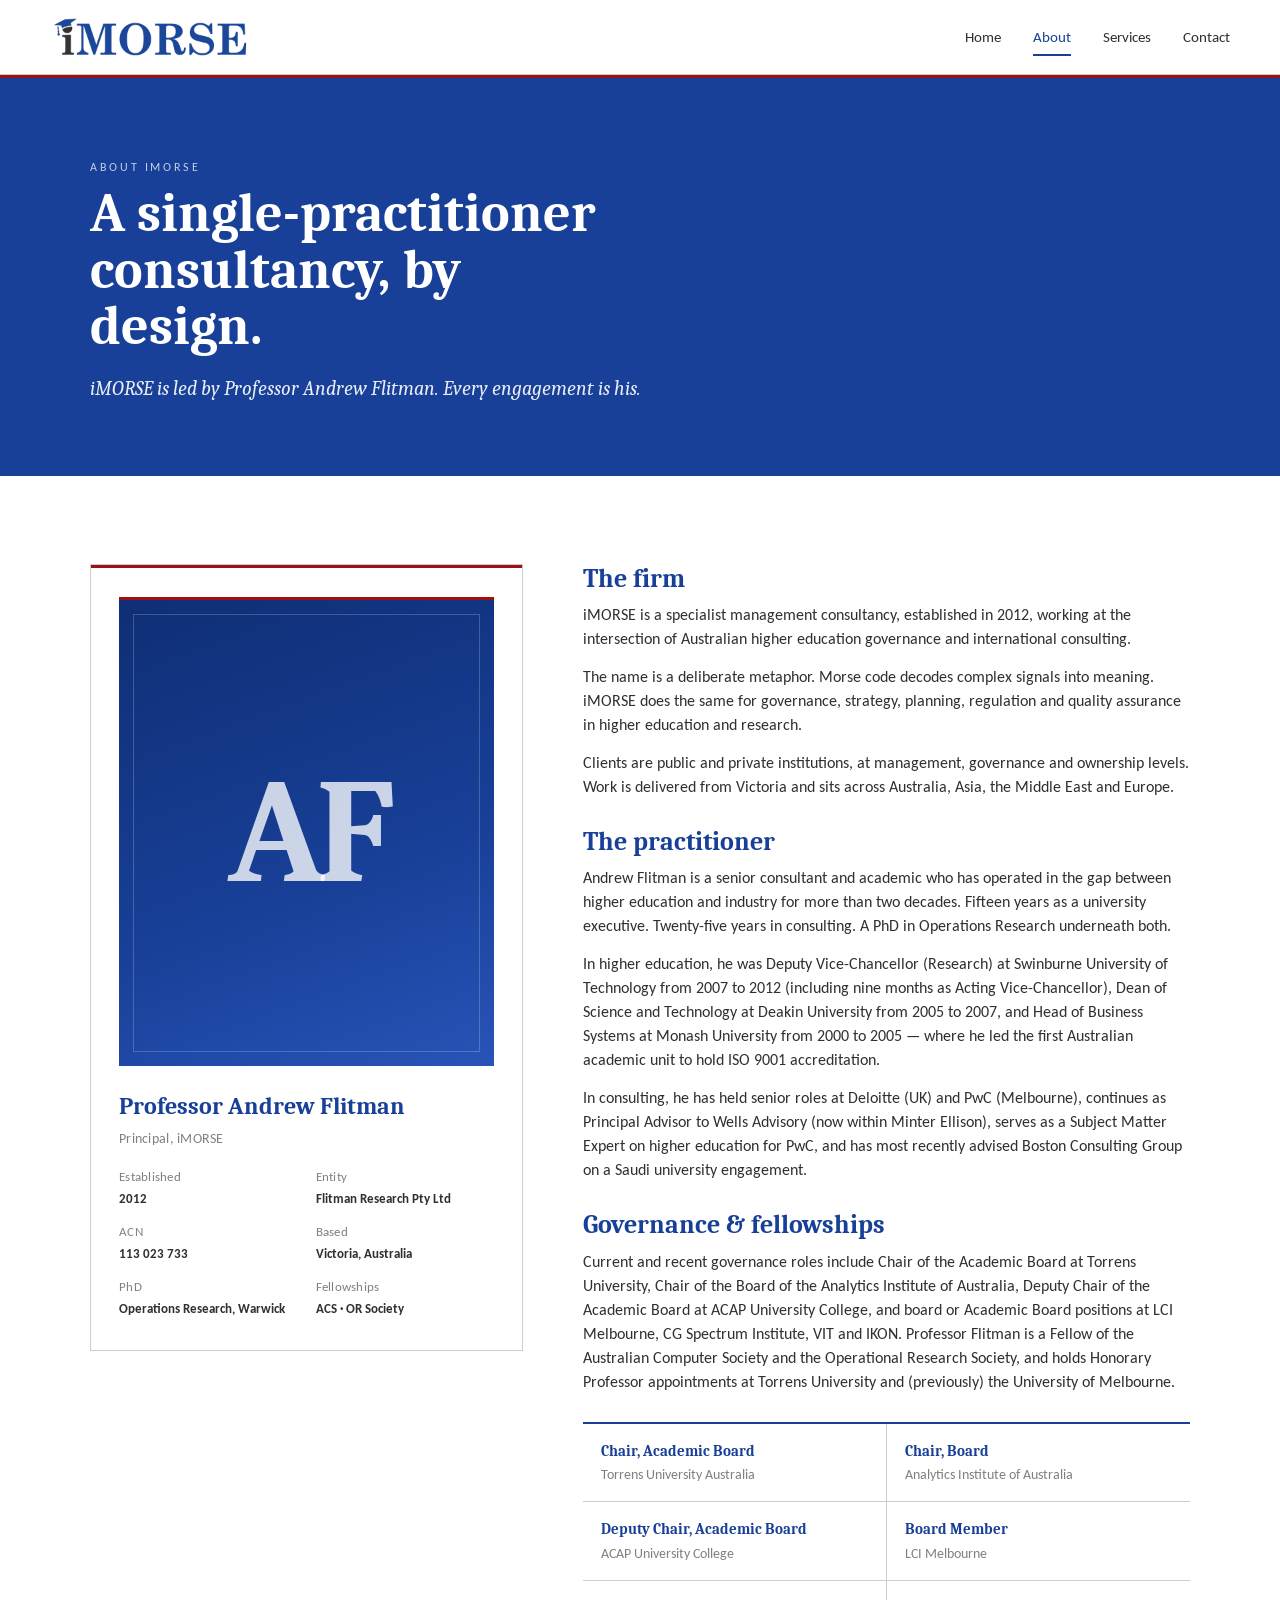
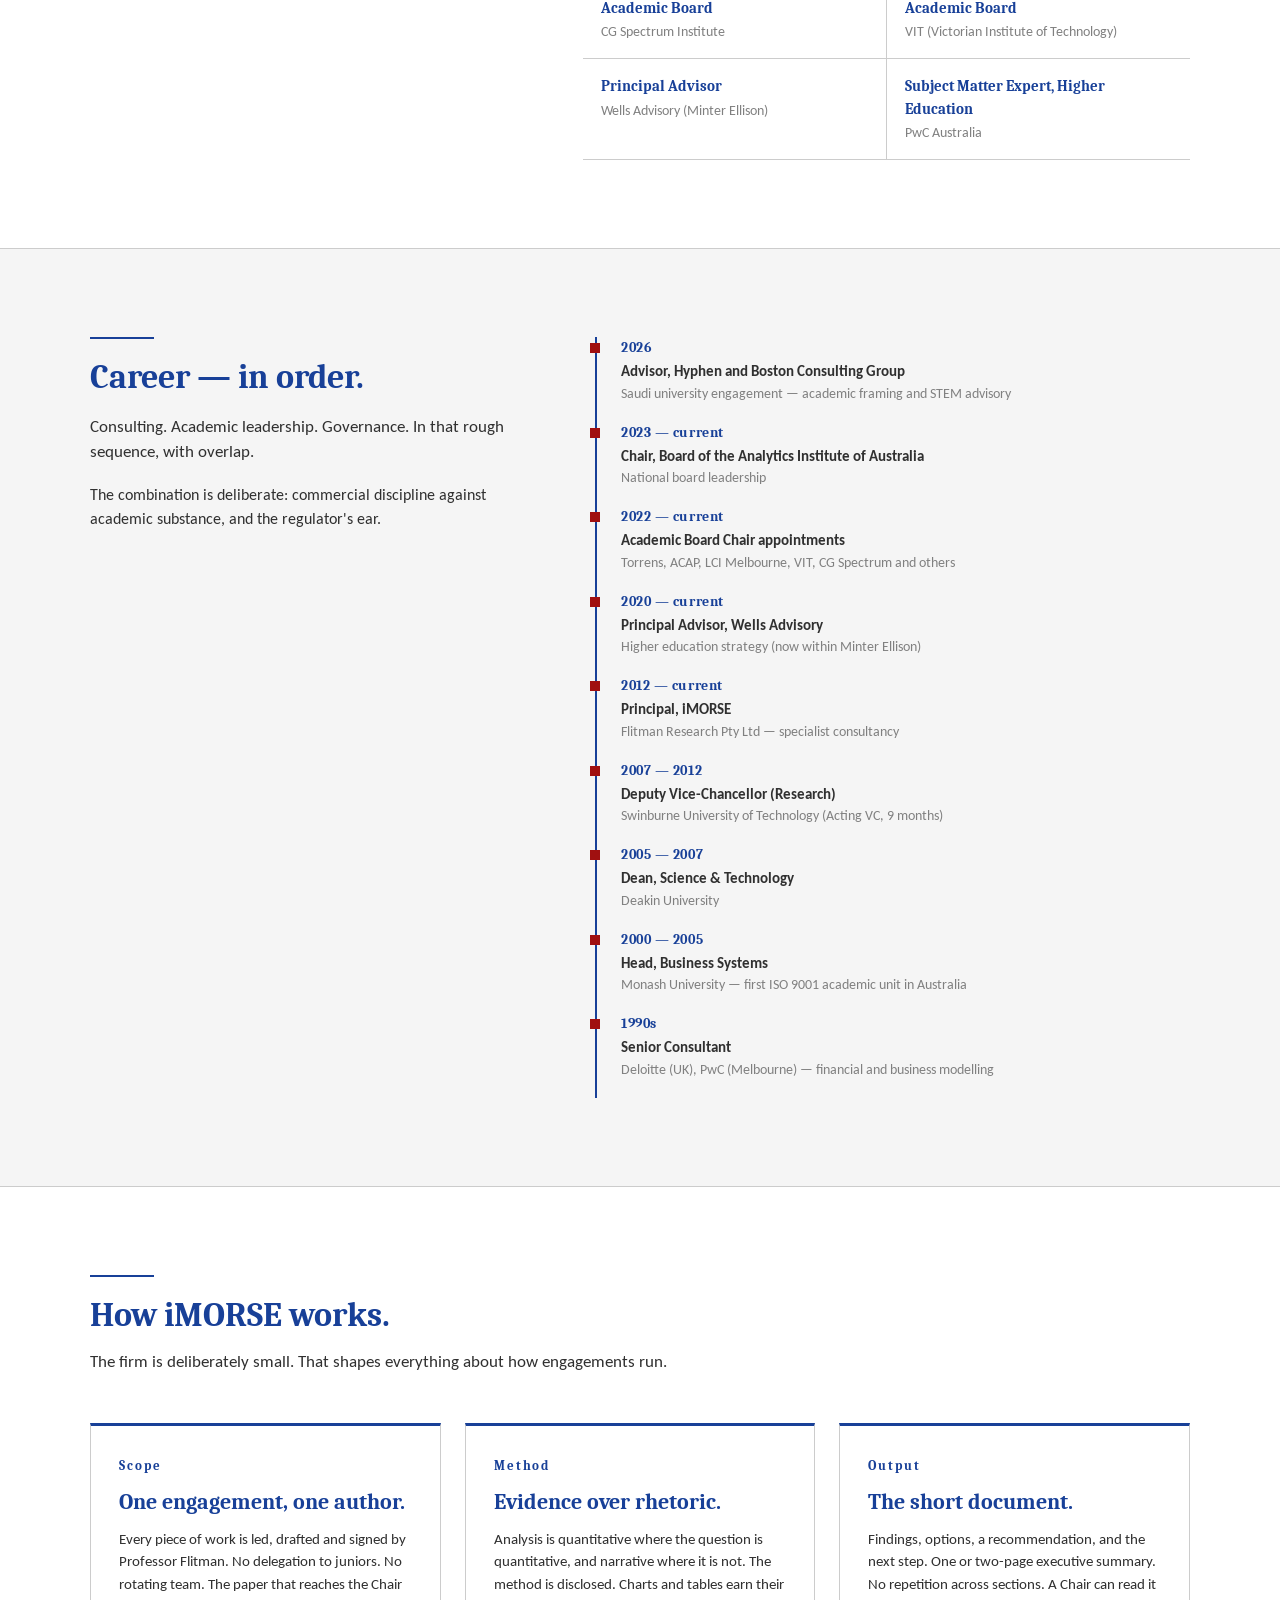
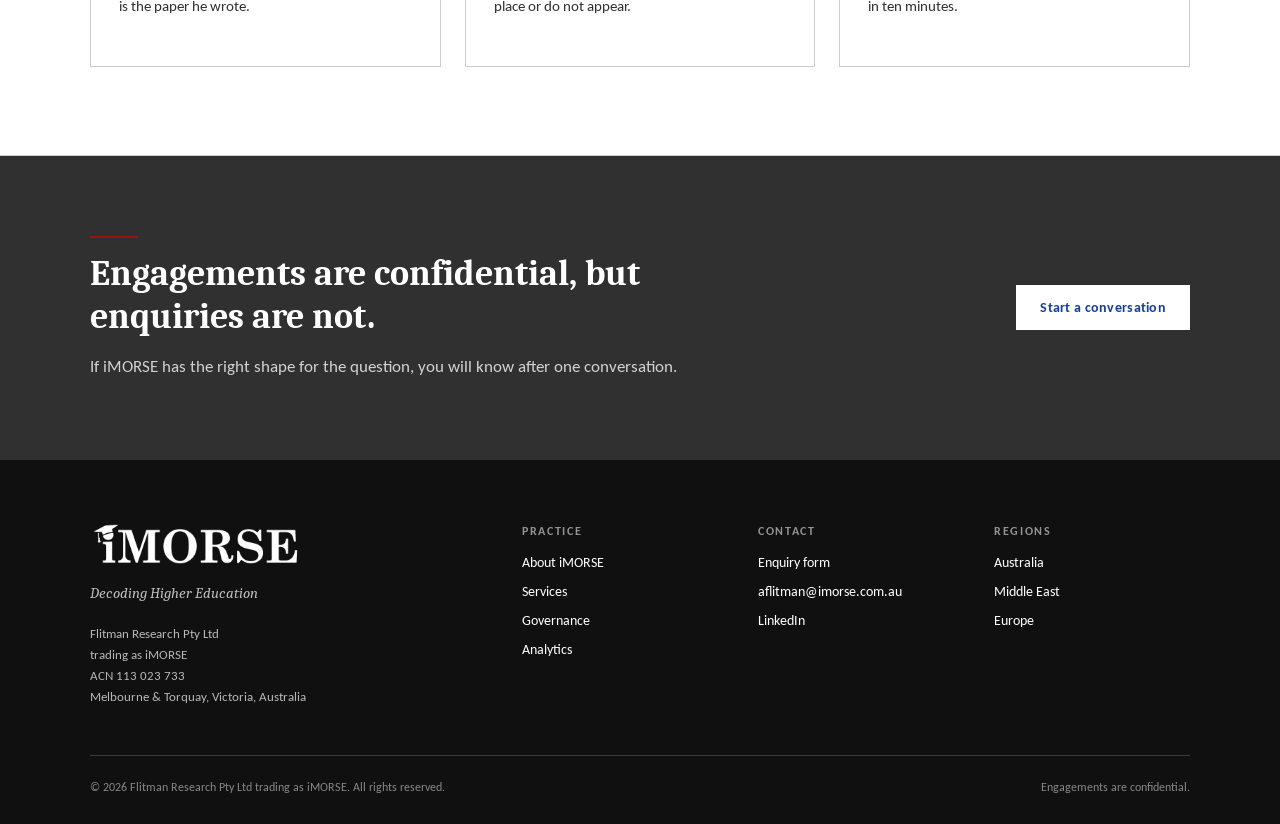
==== about.html @ a3becbac "Initial commit — iMORSE website" ====
<!DOCTYPE html>
<html lang="en-AU">
<head>
<meta charset="UTF-8">
<meta name="viewport" content="width=device-width, initial-scale=1">
<title>About — iMORSE</title>
<meta name="description" content="iMORSE is a Melbourne-based specialist consultancy led by Professor Andrew Flitman, former Deputy Vice-Chancellor (Research) at Swinburne and Chair of the Analytics Institute of Australia.">
<link rel="icon" href="assets/favicon.png">
<link href="https://fonts.googleapis.com/css2?family=Caladea:ital,wght@0,400;0,700;1,400;1,700&family=Carlito:ital,wght@0,400;0,700;1,400;1,700&display=swap" rel="stylesheet">
<link rel="stylesheet" href="styles.css">
</head>
<body>

<header class="site" data-screen-label="About — Header">
  <div class="wrap bar">
    <a href="index.html" class="brand" aria-label="iMORSE home"><img src="assets/logo-primary.png" alt="iMORSE"></a>
    <button class="mob-toggle" aria-label="Toggle navigation" aria-expanded="false" onclick="var n=document.getElementById('primary-nav');n.classList.toggle('open');this.setAttribute('aria-expanded',n.classList.contains('open'))">
      <svg viewBox="0 0 24 24" fill="none" stroke-width="1.5" stroke-linecap="square"><path d="M4 7h16M4 12h16M4 17h16"/></svg>
    </button>
    <nav id="primary-nav">
      <a href="index.html">Home</a>
      <a href="about.html" class="active">About</a>
      <a href="services.html">Services</a>
      <a href="contact.html">Contact</a>
    </nav>
  </div>
</header>

<section class="page-hero" data-screen-label="About — Page hero">
  <div class="wrap">
    <div class="kicker">About iMORSE</div>
    <h1>A single-practitioner consultancy, by design.</h1>
    <p class="lede">iMORSE is led by Professor Andrew Flitman. Every engagement is his.</p>
  </div>
</section>

<section class="section" data-screen-label="About — Firm">
  <div class="wrap">
    <div class="bio-grid">
      <aside class="bio-card" aria-label="Firm summary">
        <div class="portrait" aria-hidden="true"><span class="mono">AF</span></div>
        <div class="name">Professor Andrew Flitman</div>
        <div class="title">Principal, iMORSE</div>
        <dl>
          <div><dt>Established</dt><dd>2012</dd></div>
          <div><dt>Entity</dt><dd>Flitman Research Pty Ltd</dd></div>
          <div><dt>ACN</dt><dd>113 023 733</dd></div>
          <div><dt>Based</dt><dd>Victoria, Australia</dd></div>
          <div><dt>PhD</dt><dd>Operations Research, Warwick</dd></div>
          <div><dt>Fellowships</dt><dd>ACS · OR Society</dd></div>
        </dl>
      </aside>

      <div class="bio-body">
        <h2>The firm</h2>
        <p>iMORSE is a specialist management consultancy, established in 2012, working at the intersection of Australian higher education governance and international consulting.</p>
        <p>The name is a deliberate metaphor. Morse code decodes complex signals into meaning. iMORSE does the same for governance, strategy, planning, regulation and quality assurance in higher education and research.</p>
        <p>Clients are public and private institutions, at management, governance and ownership levels. Work is delivered from Victoria and sits across Australia, Asia, the Middle East and Europe.</p>

        <h2>The practitioner</h2>
        <p>Andrew Flitman is a senior consultant and academic who has operated in the gap between higher education and industry for more than two decades. Fifteen years as a university executive. Twenty-five years in consulting. A PhD in Operations Research underneath both.</p>
        <p>In higher education, he was Deputy Vice-Chancellor (Research) at Swinburne University of Technology from 2007 to 2012 (including nine months as Acting Vice-Chancellor), Dean of Science and Technology at Deakin University from 2005 to 2007, and Head of Business Systems at Monash University from 2000 to 2005 — where he led the first Australian academic unit to hold ISO 9001 accreditation.</p>
        <p>In consulting, he has held senior roles at Deloitte (UK) and PwC (Melbourne), continues as Principal Advisor to Wells Advisory (now within Minter Ellison), serves as a Subject Matter Expert on higher education for PwC, and has most recently advised Boston Consulting Group on a Saudi university engagement.</p>

        <h2 id="reach">Governance &amp; fellowships</h2>
        <p>Current and recent governance roles include Chair of the Academic Board at Torrens University, Chair of the Board of the Analytics Institute of Australia, Deputy Chair of the Academic Board at ACAP University College, and board or Academic Board positions at LCI Melbourne, CG Spectrum Institute, VIT and IKON. Professor Flitman is a Fellow of the Australian Computer Society and the Operational Research Society, and holds Honorary Professor appointments at Torrens University and (previously) the University of Melbourne.</p>
        <ul class="gov-list">
          <li><b>Chair, Academic Board</b><span>Torrens University Australia</span></li>
          <li><b>Chair, Board</b><span>Analytics Institute of Australia</span></li>
          <li><b>Deputy Chair, Academic Board</b><span>ACAP University College</span></li>
          <li><b>Board Member</b><span>LCI Melbourne</span></li>
          <li><b>Academic Board</b><span>CG Spectrum Institute</span></li>
          <li><b>Academic Board</b><span>VIT (Victorian Institute of Technology)</span></li>
          <li><b>Principal Advisor</b><span>Wells Advisory (Minter Ellison)</span></li>
          <li><b>Subject Matter Expert, Higher Education</b><span>PwC Australia</span></li>
        </ul>
      </div>
    </div>
  </div>
</section>

<section class="section section-alt" data-screen-label="About — Career">
  <div class="wrap">
    <div class="split">
      <div>
        <span class="rule-blue"></span>
        <h2>Career — in order.</h2>
        <p class="lead">Consulting. Academic leadership. Governance. In that rough sequence, with overlap.</p>
        <p>The combination is deliberate: commercial discipline against academic substance, and the regulator's ear.</p>
      </div>
      <ul class="timeline" aria-label="Career timeline">
        <li><span class="yr">2026</span><div class="role">Advisor, Hyphen and Boston Consulting Group</div><div class="org">Saudi university engagement — academic framing and STEM advisory</div></li>
        <li><span class="yr">2023 — current</span><div class="role">Chair, Board of the Analytics Institute of Australia</div><div class="org">National board leadership</div></li>
        <li><span class="yr">2022 — current</span><div class="role">Academic Board Chair appointments</div><div class="org">Torrens, ACAP, LCI Melbourne, VIT, CG Spectrum and others</div></li>
        <li><span class="yr">2020 — current</span><div class="role">Principal Advisor, Wells Advisory</div><div class="org">Higher education strategy (now within Minter Ellison)</div></li>
        <li><span class="yr">2012 — current</span><div class="role">Principal, iMORSE</div><div class="org">Flitman Research Pty Ltd — specialist consultancy</div></li>
        <li><span class="yr">2007 — 2012</span><div class="role">Deputy Vice-Chancellor (Research)</div><div class="org">Swinburne University of Technology (Acting VC, 9 months)</div></li>
        <li><span class="yr">2005 — 2007</span><div class="role">Dean, Science &amp; Technology</div><div class="org">Deakin University</div></li>
        <li><span class="yr">2000 — 2005</span><div class="role">Head, Business Systems</div><div class="org">Monash University — first ISO 9001 academic unit in Australia</div></li>
        <li><span class="yr">1990s</span><div class="role">Senior Consultant</div><div class="org">Deloitte (UK), PwC (Melbourne) — financial and business modelling</div></li>
      </ul>
    </div>
  </div>
</section>

<section class="section" data-screen-label="About — Approach">
  <div class="wrap">
    <div class="section-head">
      <span class="rule-blue"></span>
      <h2>How iMORSE works.</h2>
      <p>The firm is deliberately small. That shapes everything about how engagements run.</p>
    </div>
    <div class="pillars">
      <article class="pillar">
        <span class="n">Scope</span>
        <h3>One engagement, one author.</h3>
        <p>Every piece of work is led, drafted and signed by Professor Flitman. No delegation to juniors. No rotating team. The paper that reaches the Chair is the paper he wrote.</p>
      </article>
      <article class="pillar">
        <span class="n">Method</span>
        <h3>Evidence over rhetoric.</h3>
        <p>Analysis is quantitative where the question is quantitative, and narrative where it is not. The method is disclosed. Charts and tables earn their place or do not appear.</p>
      </article>
      <article class="pillar">
        <span class="n">Output</span>
        <h3>The short document.</h3>
        <p>Findings, options, a recommendation, and the next step. One or two-page executive summary. No repetition across sections. A Chair can read it in ten minutes.</p>
      </article>
    </div>
  </div>
</section>

<section class="cta-band" data-screen-label="About — Closing CTA">
  <div class="wrap">
    <div class="grid">
      <div>
        <span class="rule-red"></span>
        <h2>Engagements are confidential, but enquiries are not.</h2>
        <p>If iMORSE has the right shape for the question, you will know after one conversation.</p>
      </div>
      <div class="cta-right">
        <a class="btn btn-primary-on-blue" href="contact.html">Start a conversation</a>
      </div>
    </div>
  </div>
</section>

<footer class="site" data-screen-label="About — Footer">
  <div class="wrap">
    <div class="grid">
      <div>
        <img class="logo" src="assets/logo-primary.png" alt="iMORSE">
        <div class="tag">Decoding Higher Education</div>
        <address>
          Flitman Research Pty Ltd<br>
          trading as iMORSE<br>
          ACN 113 023 733<br>
          Melbourne &amp; Torquay, Victoria, Australia
        </address>
      </div>
      <div>
        <h4>Practice</h4>
        <a href="about.html">About iMORSE</a>
        <a href="services.html">Services</a>
        <a href="services.html#governance">Governance</a>
        <a href="services.html#analytics">Analytics</a>
      </div>
      <div>
        <h4>Contact</h4>
        <a href="contact.html">Enquiry form</a>
        <a href="mailto:aflitman@imorse.com.au">aflitman@imorse.com.au</a>
        <a href="https://www.linkedin.com/" rel="noopener">LinkedIn</a>
      </div>
      <div>
        <h4>Regions</h4>
        <a href="about.html#reach">Australia</a>
        <a href="about.html#reach">Middle East</a>
        <a href="about.html#reach">Europe</a>
      </div>
    </div>
    <div class="legal">
      <span>© 2026 Flitman Research Pty Ltd trading as iMORSE. All rights reserved.</span>
      <span>Engagements are confidential.</span>
    </div>
  </div>
</footer>

</body>
</html>
---- styles.css ----
/* iMORSE website — shared styles
 * Brand rules: three colours (iMORSE Blue #184098, iMORSE Red #A01010, Charcoal #303030).
 * Serif (Caladea) for headings, tagline and pullquotes.
 * Sans (Carlito) for body, nav, buttons, forms.
 * Left-aligned, never justified. Square or 2px corners. No shadows on content,
 * no gradients except a single-hue lightness shift on the hero panel.
 */

:root{
  --blue:#184098;
  --blue-dark:#0F2E75;
  --blue-bright:#2854B8;
  --red:#A01010;
  --red-dark:#7A0B0B;
  --charcoal:#303030;
  --near-white:#FAFAFA;
  --grey-50:#F5F5F5;
  --grey-200:#E0E0E0;
  --grey-300:#CCCCCC;
  --grey-500:#808080;
  --blue-tint-15:#D5E0F0;
  --blue-tint-08:#E8ECF4;

  --font-serif:'Caladea','Cambria','Liberation Serif',Georgia,serif;
  --font-sans:'Carlito','Calibri','Liberation Sans','Segoe UI',Arial,sans-serif;
}

*{box-sizing:border-box}
html,body{margin:0;padding:0}
body{
  font-family:var(--font-sans);
  color:var(--charcoal);
  background:#fff;
  line-height:1.5;
  font-size:16px;
  -webkit-font-smoothing:antialiased;
}
img{max-width:100%;display:block}
a{color:var(--blue);text-decoration:none}
a:hover{text-decoration:underline}
a:focus-visible,button:focus-visible,input:focus-visible,textarea:focus-visible,select:focus-visible{
  outline:2px solid var(--blue);
  outline-offset:2px;
}

h1,h2,h3,h4{font-family:var(--font-serif);font-weight:700;color:var(--blue);line-height:1.2;margin:0}
h3{color:var(--red)}
p{margin:0 0 14px;text-wrap:pretty}

.wrap{max-width:1180px;margin:0 auto;padding:0 40px}
.wrap-narrow{max-width:880px;margin:0 auto;padding:0 40px}

/* ============ Header ============ */
header.site{
  border-bottom:1px solid var(--grey-300);
  background:#fff;
  position:sticky;
  top:0;
  z-index:10;
}
header.site .bar{
  display:flex;align-items:center;justify-content:space-between;
  padding:18px 0;
}
header.site a.brand{display:inline-flex;align-items:center}
header.site a.brand img{height:38px}
header.site nav{display:flex;gap:32px;align-items:center;font-size:15px}
header.site nav a{color:var(--charcoal);position:relative;padding:6px 0}
header.site nav a:hover{color:var(--blue);text-decoration:none}
header.site nav a.active{color:var(--blue)}
header.site nav a.active::after{
  content:"";position:absolute;left:0;right:0;bottom:-2px;height:2px;background:var(--blue);
}
header.site .mob-toggle{display:none;background:none;border:0;cursor:pointer;padding:8px}
header.site .mob-toggle svg{width:24px;height:24px;stroke:var(--charcoal)}

/* ============ Buttons ============ */
.btn{
  display:inline-block;
  padding:12px 24px;
  font-family:var(--font-sans);
  font-size:14px;
  font-weight:700;
  letter-spacing:.02em;
  border:0;
  cursor:pointer;
  transition:background .12s,color .12s;
  text-align:center;
  border-radius:0;
}
.btn-primary{background:var(--blue);color:#fff}
.btn-primary:hover{background:var(--blue-dark);text-decoration:none;color:#fff}
.btn-primary-on-blue{background:#fff;color:var(--blue)}
.btn-primary-on-blue:hover{background:var(--blue-tint-08);text-decoration:none;color:var(--blue)}
.btn-secondary{background:transparent;color:#fff;border:1.5px solid rgba(255,255,255,.7)}
.btn-secondary:hover{background:rgba(255,255,255,.08);text-decoration:none;color:#fff}
.btn-ghost{background:transparent;color:var(--blue);border:1.5px solid var(--blue)}
.btn-ghost:hover{background:var(--blue);color:#fff;text-decoration:none}

/* ============ Rules & dividers ============ */
.rule-blue{display:block;width:64px;height:2px;background:var(--blue);border:0;margin:0 0 18px}
.rule-red{display:block;width:48px;height:2px;background:var(--red);border:0;margin:0 0 14px}

/* ============ Kicker ============ */
.kicker{
  font-family:var(--font-sans);
  font-size:12px;
  letter-spacing:.22em;
  text-transform:uppercase;
  color:var(--grey-500);
  margin:0 0 10px;
}
.kicker-on-blue{color:rgba(255,255,255,.75)}

/* ============ Hero (landing) ============ */
.hero{
  background:
    linear-gradient(135deg, var(--blue-dark) 0%, var(--blue) 55%, var(--blue-bright) 100%);
  color:#fff;
  position:relative;
  overflow:hidden;
}
.hero::before{content:"";position:absolute;top:0;left:0;right:0;height:3px;background:var(--red)}
.hero-grid{
  display:grid;grid-template-columns:7fr 5fr;gap:60px;align-items:center;
  padding:110px 0 120px;
}
.hero .kicker{font-family:var(--font-serif);font-style:italic;font-size:14px;letter-spacing:.18em;color:rgba(255,255,255,.78);text-transform:uppercase}
.hero h1{
  font-family:var(--font-serif);font-weight:700;
  font-size:64px;line-height:1.05;margin:0 0 26px;color:#fff;
}
.hero h1 em{font-style:italic;color:#fff}
.hero .lede{
  font-family:var(--font-serif);font-style:italic;
  font-size:22px;line-height:1.45;
  color:rgba(255,255,255,.92);margin:0 0 36px;max-width:560px;
}
.hero .cta{display:flex;gap:14px;flex-wrap:wrap}
.hero-aside{
  border-left:2px solid var(--red);
  padding:4px 0 4px 28px;
  color:rgba(255,255,255,.92);
}
.hero-aside .tag-italic{
  font-family:var(--font-serif);font-style:italic;font-size:17px;
  color:rgba(255,255,255,.8);margin-bottom:18px;
}
.hero-aside ul{list-style:none;margin:0;padding:0}
.hero-aside li{
  font-size:15px;
  padding:10px 0;
  border-bottom:1px solid rgba(255,255,255,.12);
  display:flex;gap:14px;align-items:baseline;
}
.hero-aside li:last-child{border-bottom:0}
.hero-aside li b{
  font-family:var(--font-serif);font-weight:700;color:#fff;
  font-size:15px;min-width:110px;
}
.hero-aside li span{color:rgba(255,255,255,.78)}

/* ============ Sections ============ */
.section{padding:88px 0;border-bottom:1px solid var(--grey-300)}
.section-alt{background:var(--grey-50)}
.section-head{max-width:720px;margin:0 0 48px}
.section-head h2{font-size:34px;margin:0 0 14px}
.section-head p{font-size:17px;color:var(--charcoal);margin:0}
.section h2{font-size:34px}

/* ============ Practice pillars (landing) ============ */
.pillars{display:grid;grid-template-columns:repeat(3,1fr);gap:24px}
.pillar{
  background:#fff;
  border:1px solid var(--grey-300);
  border-top:3px solid var(--blue);
  padding:30px 28px;
  display:flex;flex-direction:column;
  transition:border-top-color .15s;
}
.pillar:hover{border-top-color:var(--red)}
.pillar .n{
  font-family:var(--font-serif);font-weight:700;color:var(--blue);
  font-size:13px;letter-spacing:.15em;margin-bottom:14px;
}
.pillar h3{font-size:22px;margin:0 0 12px;color:var(--blue)}
.pillar p{font-size:15px;margin:0 0 18px;flex:1}
.pillar a.arrow{
  font-size:13px;font-weight:700;color:var(--red);letter-spacing:.04em;
}
.pillar a.arrow:hover{text-decoration:underline}

/* ============ Split feature (Why iMORSE) ============ */
.split{display:grid;grid-template-columns:5fr 7fr;gap:80px;align-items:flex-start}
.split h2{font-size:34px;margin:0 0 16px}
.split .lead{font-size:17px;margin-bottom:18px}
.bullets{margin:0;padding:0;list-style:none}
.bullets li{
  padding:16px 0 16px 0;
  border-bottom:1px solid var(--grey-300);
  display:grid;grid-template-columns:28px 1fr;gap:14px;align-items:baseline;
}
.bullets li:first-child{border-top:2px solid var(--blue);padding-top:18px}
.bullets li:last-child{border-bottom:0}
.bullets li b{
  font-family:var(--font-serif);font-weight:700;color:var(--blue);
  font-size:14px;
}
.bullets li span{font-size:15px;color:var(--charcoal)}
.bullets li span strong{color:var(--charcoal)}

/* ============ Stat panel ============ */
.stats{
  background:var(--blue);color:#fff;
  display:grid;grid-template-columns:repeat(4,1fr);
  border-top:3px solid var(--red);
}
.stat{padding:48px 36px;border-right:1px solid rgba(255,255,255,.15)}
.stat:last-child{border-right:0}
.stat .v{
  font-family:var(--font-serif);font-weight:700;
  font-size:48px;line-height:1;color:#fff;margin-bottom:10px;
}
.stat .l{
  font-family:var(--font-sans);font-size:13px;letter-spacing:.06em;
  color:rgba(255,255,255,.82);
}

/* ============ Pullquote ============ */
.quote{
  padding:90px 0;background:#fff;
  border-bottom:1px solid var(--grey-300);
}
.quote blockquote{
  font-family:var(--font-serif);font-style:italic;
  font-size:30px;line-height:1.35;color:var(--charcoal);
  max-width:860px;margin:0 auto;text-align:center;
}
.quote blockquote::before{
  content:"";display:block;width:48px;height:2px;background:var(--red);
  margin:0 auto 28px;
}
.quote cite{
  display:block;margin-top:26px;
  font-family:var(--font-sans);font-style:normal;font-size:13px;
  color:var(--grey-500);letter-spacing:.1em;text-transform:uppercase;text-align:center;
}

/* ============ Closing CTA ============ */
.cta-band{
  background:var(--charcoal);color:#fff;padding:80px 0;
}
.cta-band .grid{display:grid;grid-template-columns:7fr 5fr;gap:60px;align-items:center}
.cta-band h2{color:#fff;font-size:36px;margin:0 0 16px}
.cta-band p{font-size:17px;color:rgba(255,255,255,.78);margin:0}
.cta-band .cta-right{display:flex;justify-content:flex-end}

/* ============ Footer ============ */
footer.site{background:#101010;color:#fff;padding:64px 0 28px}
footer.site .grid{display:grid;grid-template-columns:2fr 1fr 1fr 1fr;gap:40px}
footer.site img.logo{height:40px;margin-bottom:18px;filter:brightness(0) invert(1)}
footer.site .tag{
  font-family:var(--font-serif);font-style:italic;font-size:15px;
  color:rgba(255,255,255,.72);margin-bottom:20px;
}
footer.site address{
  font-style:normal;font-size:13px;line-height:1.6;color:rgba(255,255,255,.7);
  max-width:34ch;
}
footer.site h4{
  font-family:var(--font-sans);font-size:12px;letter-spacing:.14em;
  text-transform:uppercase;color:rgba(255,255,255,.55);margin:0 0 14px;font-weight:700;
}
footer.site a{color:#fff;display:block;margin-bottom:8px;font-size:14px}
footer.site a:hover{text-decoration:underline;color:#fff}
footer.site .legal{
  border-top:1px solid rgba(255,255,255,.18);padding-top:22px;margin-top:48px;
  font-size:12px;color:rgba(255,255,255,.5);
  display:flex;justify-content:space-between;flex-wrap:wrap;gap:12px;
}

/* ============ Page hero (inner pages) ============ */
.page-hero{
  background:var(--blue);color:#fff;
  position:relative;padding:80px 0 72px;
  border-top:3px solid var(--red);
}
.page-hero .kicker{color:rgba(255,255,255,.75)}
.page-hero h1{
  font-family:var(--font-serif);color:#fff;
  font-size:54px;line-height:1.05;margin:0 0 18px;max-width:18ch;
}
.page-hero p.lede{
  font-family:var(--font-serif);font-style:italic;
  font-size:20px;max-width:640px;color:rgba(255,255,255,.9);margin:0;
}

/* ============ About page ============ */
.bio-grid{display:grid;grid-template-columns:5fr 7fr;gap:60px;align-items:flex-start}
.bio-card{
  background:#fff;border:1px solid var(--grey-300);
  padding:32px 28px;position:relative;
}
.bio-card::before{content:"";position:absolute;top:0;left:0;right:0;height:3px;background:var(--red)}
.bio-card .name{font-family:var(--font-serif);font-weight:700;color:var(--blue);font-size:24px;margin:0 0 4px}
.bio-card .title{font-family:var(--font-sans);font-size:14px;color:var(--grey-500);margin-bottom:18px;letter-spacing:.02em}
.bio-card .portrait{
  width:100%;aspect-ratio:4/5;background:var(--blue);
  display:flex;align-items:center;justify-content:center;margin-bottom:22px;
  color:rgba(255,255,255,.2);font-family:var(--font-serif);font-size:120px;
  background:
    linear-gradient(160deg, var(--blue-dark) 0%, var(--blue) 60%, var(--blue-bright) 100%);
  letter-spacing:-.04em;
  position:relative;
  border-top:3px solid var(--red);
}
.bio-card .portrait::after{
  content:"";position:absolute;inset:14px;border:1px solid rgba(255,255,255,.2);
}
.bio-card .portrait .mono{
  font-family:var(--font-serif);font-weight:700;color:rgba(255,255,255,.78);
  font-size:148px;line-height:1;letter-spacing:-.06em;
}
.bio-card dl{display:grid;grid-template-columns:1fr 1fr;gap:14px 18px;margin:0;font-size:13px}
.bio-card dt{color:var(--grey-500);margin-bottom:2px;letter-spacing:.02em}
.bio-card dd{margin:0;color:var(--charcoal);font-weight:700}
.bio-body h2{font-size:26px;margin:0 0 8px;color:var(--blue)}
.bio-body h2:not(:first-child){margin-top:28px}
.bio-body p{font-size:16px}
.bio-body p + p{margin-top:0}

/* Career timeline */
.timeline{margin:0;padding:0;list-style:none;border-left:2px solid var(--blue);padding-left:24px}
.timeline li{margin-bottom:18px;position:relative}
.timeline li::before{
  content:"";position:absolute;left:-31px;top:6px;
  width:10px;height:10px;background:var(--red);
}
.timeline .yr{
  font-family:var(--font-serif);font-weight:700;color:var(--blue);font-size:14px;
  letter-spacing:.04em;display:block;margin-bottom:2px;
}
.timeline .role{font-weight:700;font-size:15px;color:var(--charcoal)}
.timeline .org{font-size:14px;color:var(--grey-500)}

/* Governance list */
.gov-list{
  display:grid;grid-template-columns:repeat(2,1fr);gap:0;
  border-top:2px solid var(--blue);
  list-style:none;margin:28px 0 0;padding:0;
}
.gov-list li{
  padding:16px 18px;border-bottom:1px solid var(--grey-300);
  font-size:14px;
}
.gov-list li:nth-child(odd){border-right:1px solid var(--grey-300)}
.gov-list li b{display:block;color:var(--blue);font-family:var(--font-serif);font-weight:700;font-size:15px;margin-bottom:2px}
.gov-list li span{color:var(--grey-500)}

/* ============ Services page ============ */
.service-block{
  display:grid;grid-template-columns:4fr 8fr;gap:60px;padding:56px 0;
  border-bottom:1px solid var(--grey-300);
}
.service-block:first-child{padding-top:0}
.service-block:last-child{border-bottom:0}
.service-block .lead h2{font-size:28px;margin:0 0 6px;color:var(--blue)}
.service-block .lead .n{
  font-family:var(--font-serif);font-weight:700;color:var(--red);
  font-size:14px;letter-spacing:.14em;margin-bottom:10px;
}
.service-block .lead p{font-size:15px;color:var(--grey-500);margin:10px 0 0}
.service-block .detail h3{
  color:var(--blue);font-size:16px;font-family:var(--font-serif);
  margin:0 0 8px;
}
.service-block .detail p{font-size:15px}
.service-block .detail ul{
  margin:14px 0 0;padding:0;list-style:none;
}
.service-block .detail ul li{
  padding:10px 0 10px 20px;border-bottom:1px solid var(--grey-300);
  font-size:14px;position:relative;
}
.service-block .detail ul li::before{
  content:"";position:absolute;left:0;top:18px;width:10px;height:2px;background:var(--blue);
}
.service-block .detail ul li:last-child{border-bottom:0}
.service-block .callout{
  background:var(--blue-tint-08);
  border-left:3px solid var(--blue);
  padding:14px 18px;margin-top:20px;
  font-size:14px;line-height:1.5;
}
.service-block .callout b{color:var(--blue);font-family:var(--font-serif)}

/* ============ Contact page ============ */
.contact-grid{display:grid;grid-template-columns:5fr 7fr;gap:60px;align-items:flex-start}
.contact-info h2{font-size:24px;margin:0 0 12px}
.contact-info p{font-size:15px;margin-bottom:22px}
.contact-info dl{border-top:2px solid var(--blue);margin:0;padding:0}
.contact-info dt{
  font-family:var(--font-sans);font-size:12px;letter-spacing:.12em;
  text-transform:uppercase;color:var(--grey-500);margin-top:18px;
}
.contact-info dd{
  font-size:15px;margin:4px 0 18px;padding-bottom:16px;
  border-bottom:1px solid var(--grey-300);color:var(--charcoal);
}
.contact-info dd a{color:var(--charcoal);border-bottom:1px dotted var(--grey-300)}
.contact-info dd a:hover{color:var(--blue);text-decoration:none;border-bottom-color:var(--blue)}

.form-card{
  background:#fff;border:1px solid var(--grey-300);
  padding:36px 40px 40px;position:relative;
}
.form-card::before{content:"";position:absolute;top:0;left:0;right:0;height:3px;background:var(--red)}
.form-card h2{font-size:24px;margin:0 0 6px}
.form-card .sub{font-size:14px;color:var(--grey-500);margin-bottom:24px}
.field{margin-bottom:18px}
.field label{
  display:block;font-size:13px;font-weight:700;color:var(--charcoal);
  margin-bottom:6px;letter-spacing:.02em;
}
.field label .req{color:var(--red);margin-left:2px}
.field input,.field select,.field textarea{
  width:100%;font-family:var(--font-sans);font-size:15px;color:var(--charcoal);
  padding:11px 13px;border:1px solid var(--grey-300);background:#fff;
  border-radius:0;transition:border-color .12s;
}
.field input:focus,.field select:focus,.field textarea:focus{
  border-color:var(--blue);outline:none;
  box-shadow:0 0 0 2px rgba(24,64,152,.12);
}
.field textarea{resize:vertical;min-height:140px;line-height:1.5}
.field-row{display:grid;grid-template-columns:1fr 1fr;gap:18px}
.field .hint{font-size:12px;color:var(--grey-500);margin-top:4px}
.field input:invalid:not(:placeholder-shown){border-color:var(--red)}
.form-note{
  font-size:12px;color:var(--grey-500);margin-top:18px;
  line-height:1.5;max-width:52ch;
}
.form-note a{color:var(--grey-500);border-bottom:1px dotted var(--grey-300)}

.form-success,.form-error{
  padding:14px 16px;border-left:3px solid var(--blue);
  background:var(--blue-tint-08);font-size:14px;margin-bottom:20px;
  display:none;
}
.form-error{border-left-color:var(--red);background:#FBEDED;color:var(--red-dark)}
.form-success b{font-family:var(--font-serif);color:var(--blue)}
.form-error b{font-family:var(--font-serif);color:var(--red)}

/* Honeypot hidden from sighted users */
.hp{position:absolute;left:-9999px;opacity:0;pointer-events:none;height:0;width:0}

/* ============ Responsive ============ */
@media (max-width: 960px){
  .wrap,.wrap-narrow{padding:0 24px}
  header.site nav{display:none}
  header.site nav.open{
    display:flex;flex-direction:column;gap:0;
    position:absolute;top:100%;left:0;right:0;background:#fff;
    border-bottom:1px solid var(--grey-300);padding:12px 24px 24px;
  }
  header.site nav.open a{padding:12px 0;border-bottom:1px solid var(--grey-200);font-size:16px}
  header.site .mob-toggle{display:inline-flex}
  .hero-grid{grid-template-columns:1fr;gap:40px;padding:80px 0 90px}
  .hero h1{font-size:44px}
  .hero .lede{font-size:19px}
  .split,.bio-grid,.contact-grid,.cta-band .grid{grid-template-columns:1fr;gap:40px}
  .cta-band .cta-right{justify-content:flex-start}
  .pillars{grid-template-columns:1fr}
  .stats{grid-template-columns:repeat(2,1fr)}
  .stat{border-right:0;border-bottom:1px solid rgba(255,255,255,.15)}
  .stat:nth-child(2){border-right:0}
  .stat:nth-child(odd){border-right:1px solid rgba(255,255,255,.15)}
  .service-block{grid-template-columns:1fr;gap:24px;padding:40px 0}
  footer.site .grid{grid-template-columns:1fr 1fr;gap:32px}
  .gov-list{grid-template-columns:1fr}
  .gov-list li{border-right:0 !important}
  .field-row{grid-template-columns:1fr;gap:0}
  .page-hero h1{font-size:38px}
  .section{padding:60px 0}
  .quote blockquote{font-size:22px}
}
@media (max-width:560px){
  footer.site .grid{grid-template-columns:1fr}
  .stats{grid-template-columns:1fr}
  .stat{border-right:0 !important}
  .form-card{padding:24px 22px 28px}
}
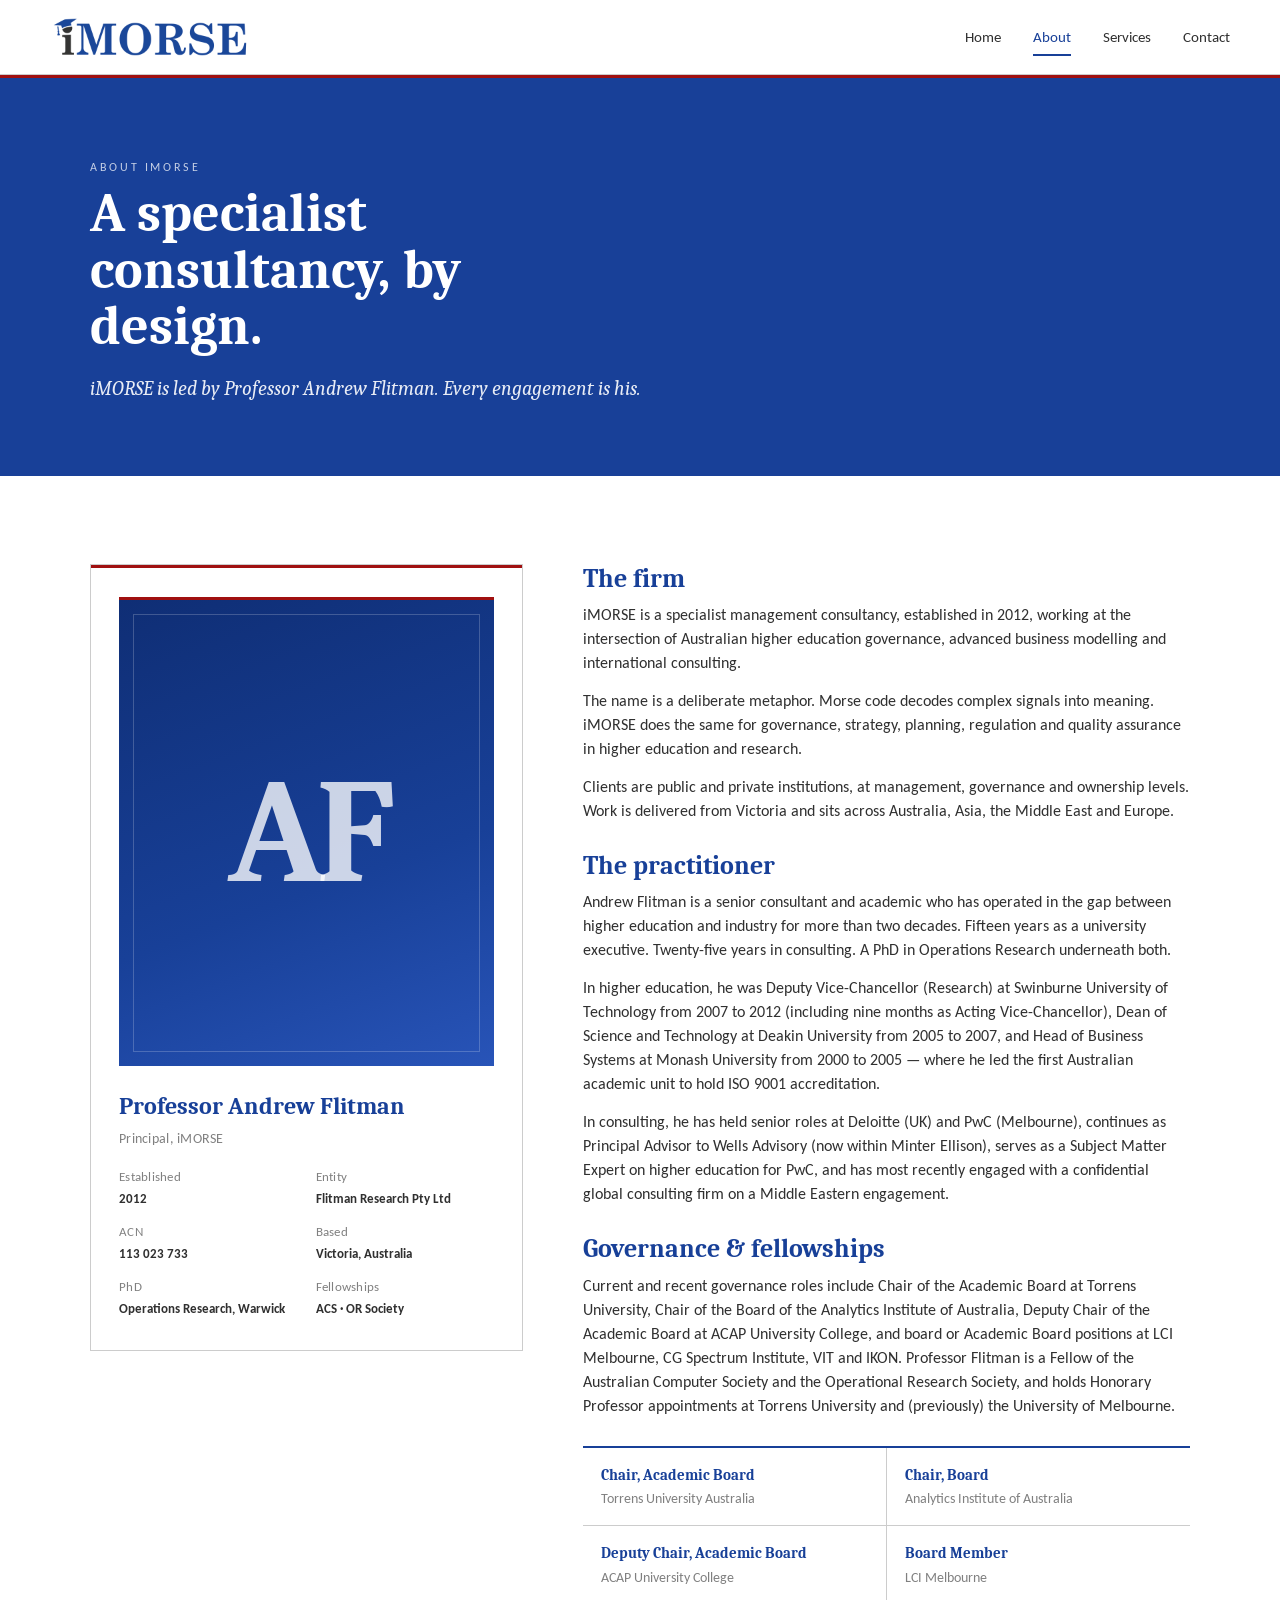
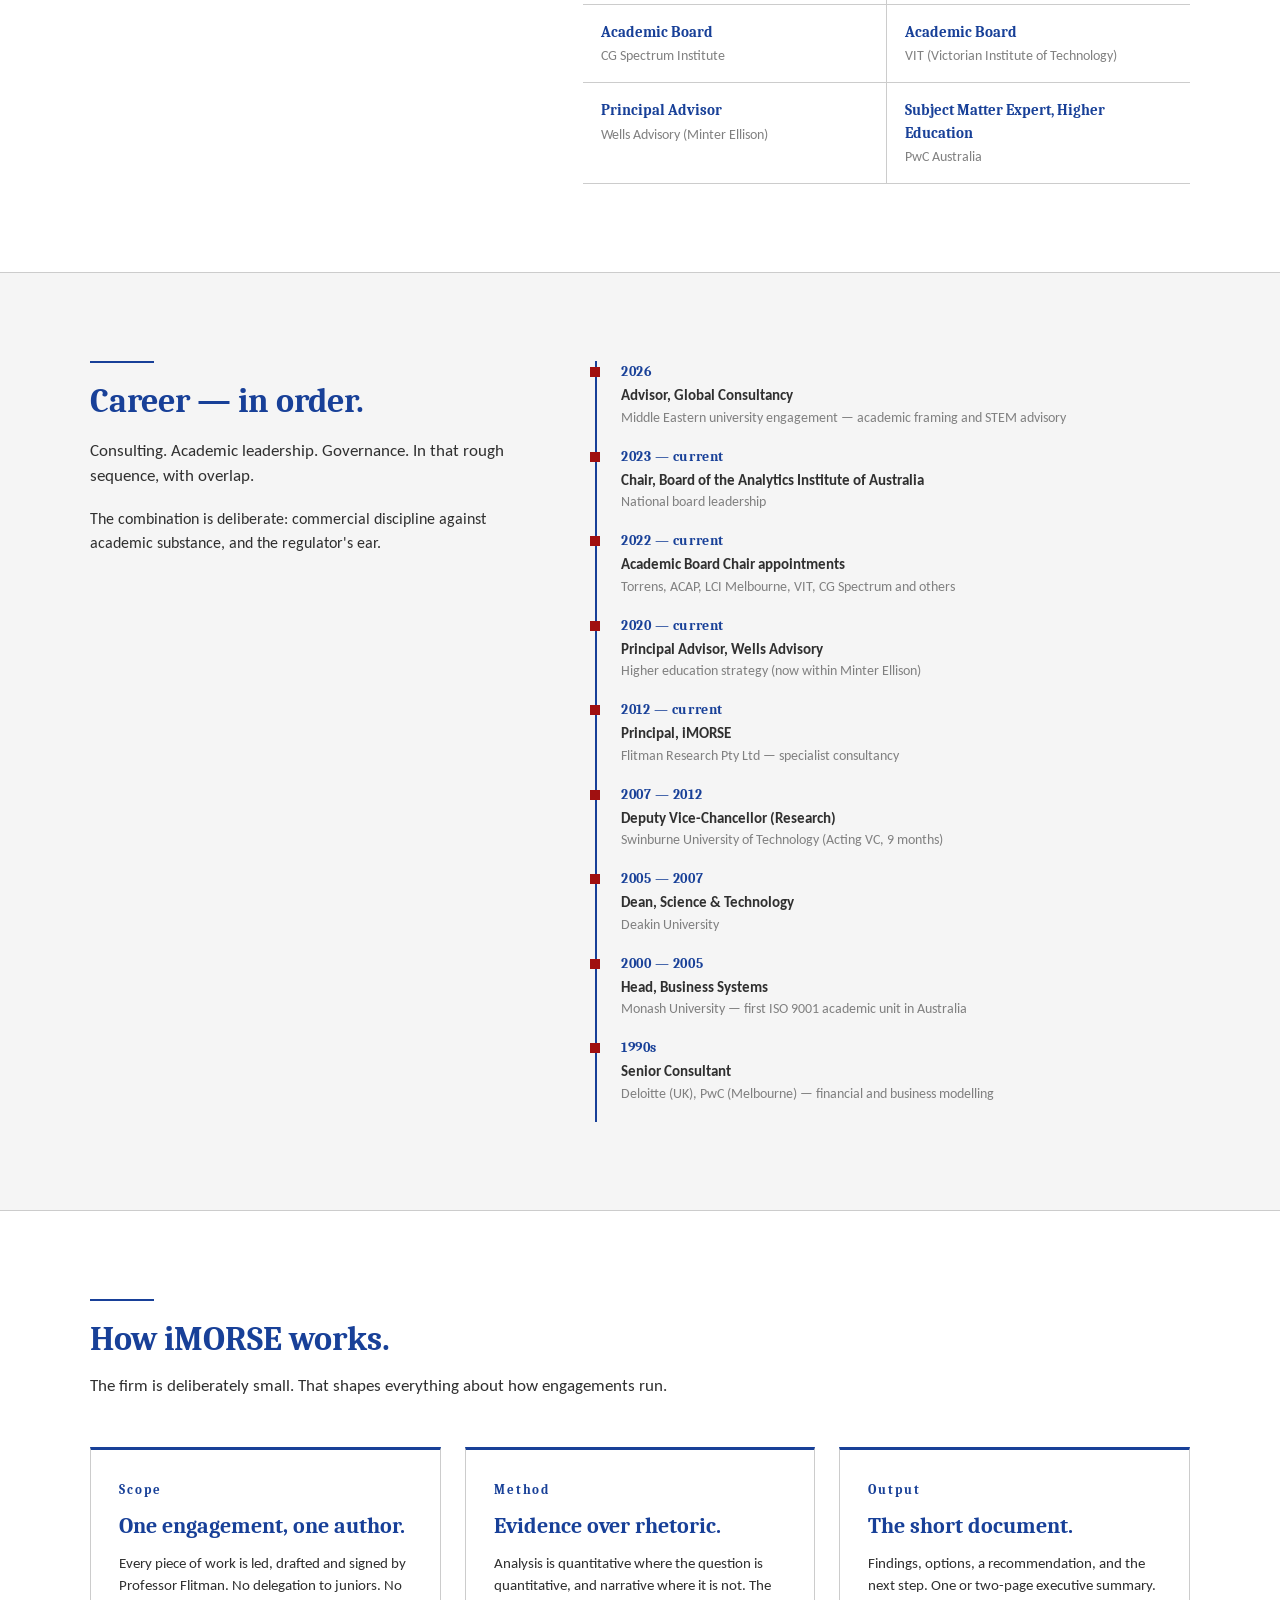
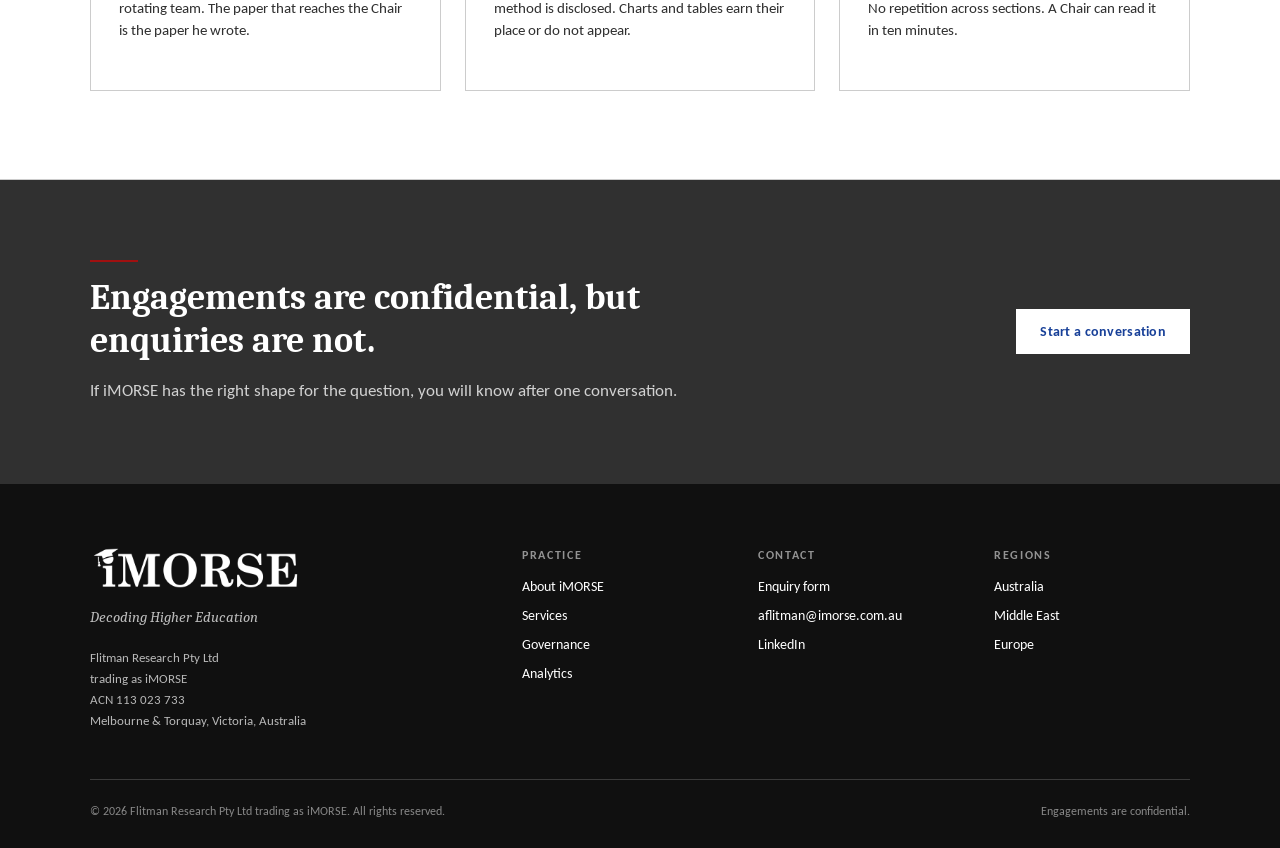
==== commit d485b2c1: "Refine copy on About, Services and Home; anonymise engagement references" ====
--- a/about.html
+++ b/about.html
@@ -29,7 +29,7 @@
 <section class="page-hero" data-screen-label="About — Page hero">
   <div class="wrap">
     <div class="kicker">About iMORSE</div>
-    <h1>A single-practitioner consultancy, by design.</h1>
+    <h1>A specialist consultancy, by design.</h1>
     <p class="lede">iMORSE is led by Professor Andrew Flitman. Every engagement is his.</p>
   </div>
 </section>
@@ -53,14 +53,14 @@
 
       <div class="bio-body">
         <h2>The firm</h2>
-        <p>iMORSE is a specialist management consultancy, established in 2012, working at the intersection of Australian higher education governance and international consulting.</p>
+        <p>iMORSE is a specialist management consultancy, established in 2012, working at the intersection of Australian higher education governance, advanced business modelling and international consulting.</p>
         <p>The name is a deliberate metaphor. Morse code decodes complex signals into meaning. iMORSE does the same for governance, strategy, planning, regulation and quality assurance in higher education and research.</p>
         <p>Clients are public and private institutions, at management, governance and ownership levels. Work is delivered from Victoria and sits across Australia, Asia, the Middle East and Europe.</p>
 
         <h2>The practitioner</h2>
         <p>Andrew Flitman is a senior consultant and academic who has operated in the gap between higher education and industry for more than two decades. Fifteen years as a university executive. Twenty-five years in consulting. A PhD in Operations Research underneath both.</p>
         <p>In higher education, he was Deputy Vice-Chancellor (Research) at Swinburne University of Technology from 2007 to 2012 (including nine months as Acting Vice-Chancellor), Dean of Science and Technology at Deakin University from 2005 to 2007, and Head of Business Systems at Monash University from 2000 to 2005 — where he led the first Australian academic unit to hold ISO 9001 accreditation.</p>
-        <p>In consulting, he has held senior roles at Deloitte (UK) and PwC (Melbourne), continues as Principal Advisor to Wells Advisory (now within Minter Ellison), serves as a Subject Matter Expert on higher education for PwC, and has most recently advised Boston Consulting Group on a Saudi university engagement.</p>
+        <p>In consulting, he has held senior roles at Deloitte (UK) and PwC (Melbourne), continues as Principal Advisor to Wells Advisory (now within Minter Ellison), serves as a Subject Matter Expert on higher education for PwC, and has most recently engaged with a confidential global consulting firm on a Middle Eastern engagement.</p>
 
         <h2 id="reach">Governance &amp; fellowships</h2>
         <p>Current and recent governance roles include Chair of the Academic Board at Torrens University, Chair of the Board of the Analytics Institute of Australia, Deputy Chair of the Academic Board at ACAP University College, and board or Academic Board positions at LCI Melbourne, CG Spectrum Institute, VIT and IKON. Professor Flitman is a Fellow of the Australian Computer Society and the Operational Research Society, and holds Honorary Professor appointments at Torrens University and (previously) the University of Melbourne.</p>
@@ -89,7 +89,7 @@
         <p>The combination is deliberate: commercial discipline against academic substance, and the regulator's ear.</p>
       </div>
       <ul class="timeline" aria-label="Career timeline">
-        <li><span class="yr">2026</span><div class="role">Advisor, Hyphen and Boston Consulting Group</div><div class="org">Saudi university engagement — academic framing and STEM advisory</div></li>
+        <li><span class="yr">2026</span><div class="role">Advisor, Global Consultancy</div><div class="org">Middle Eastern university engagement — academic framing and STEM advisory</div></li>
         <li><span class="yr">2023 — current</span><div class="role">Chair, Board of the Analytics Institute of Australia</div><div class="org">National board leadership</div></li>
         <li><span class="yr">2022 — current</span><div class="role">Academic Board Chair appointments</div><div class="org">Torrens, ACAP, LCI Melbourne, VIT, CG Spectrum and others</div></li>
         <li><span class="yr">2020 — current</span><div class="role">Principal Advisor, Wells Advisory</div><div class="org">Higher education strategy (now within Minter Ellison)</div></li>
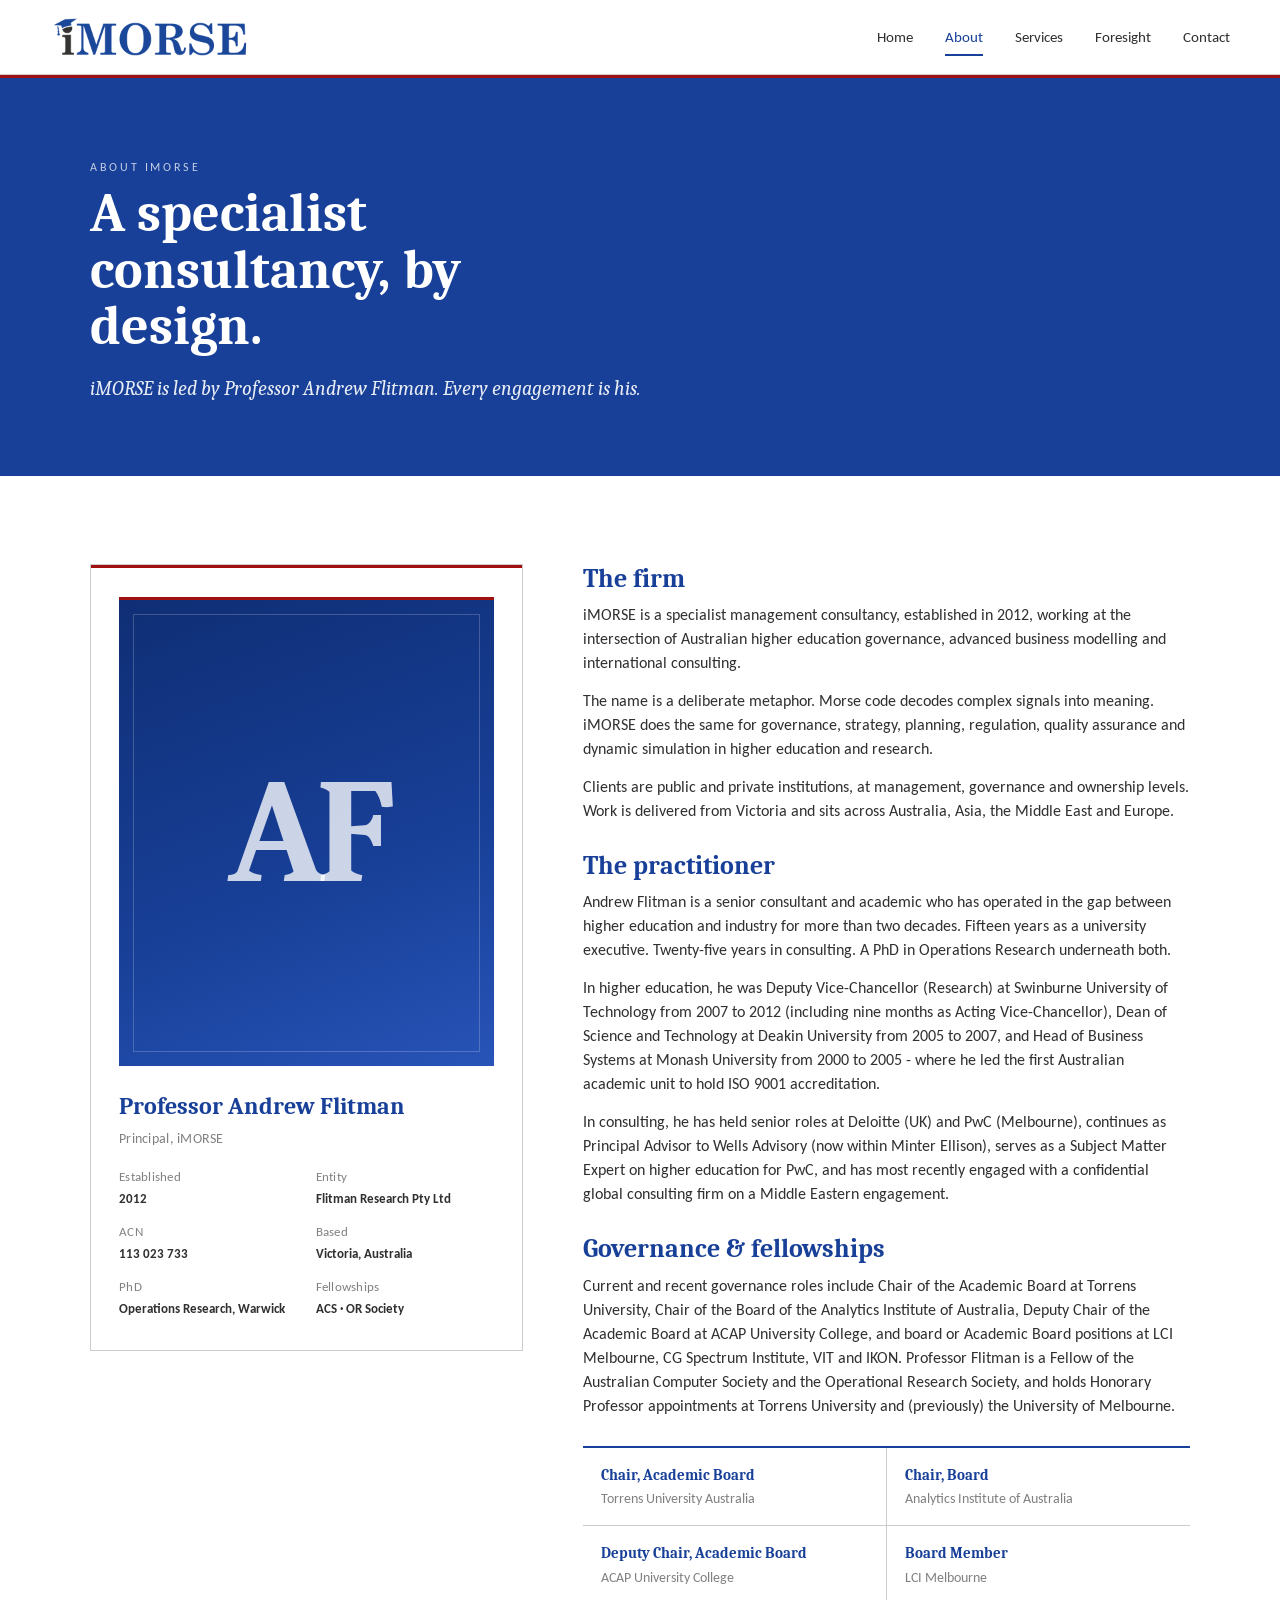
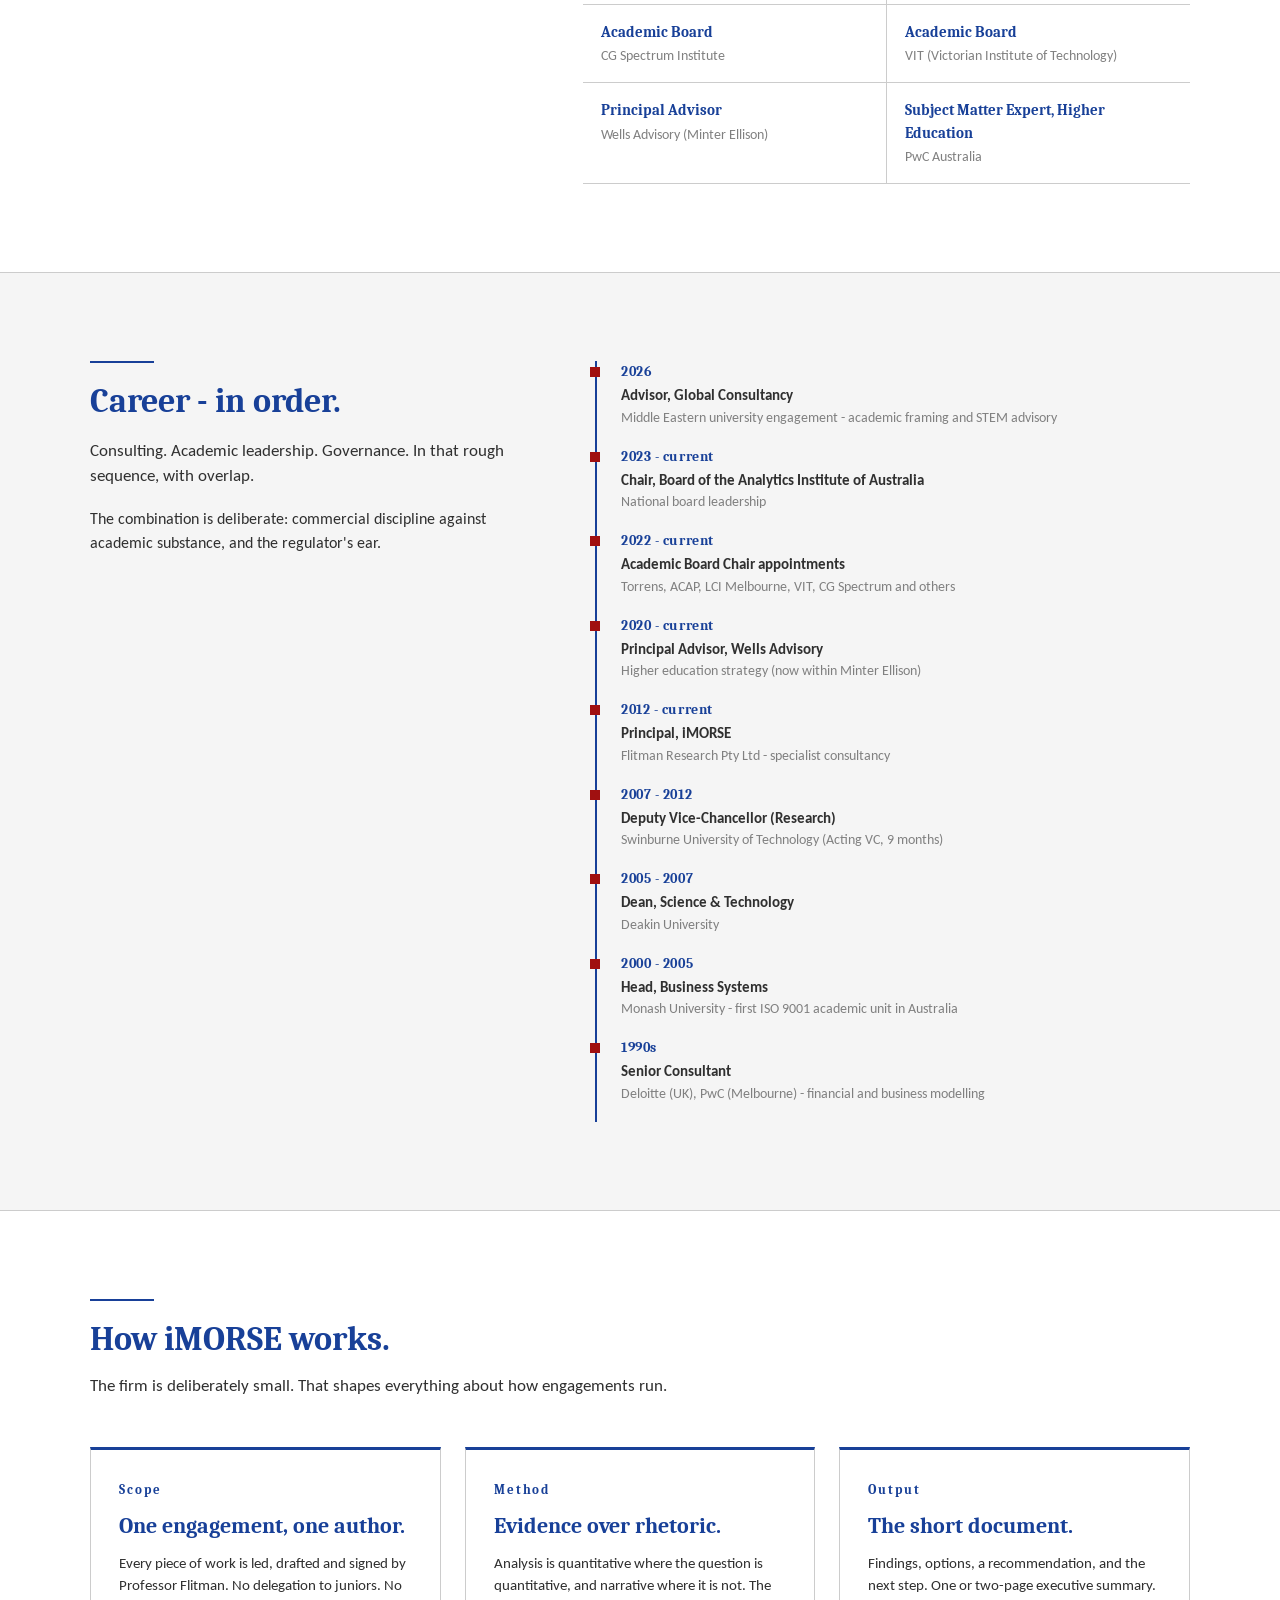
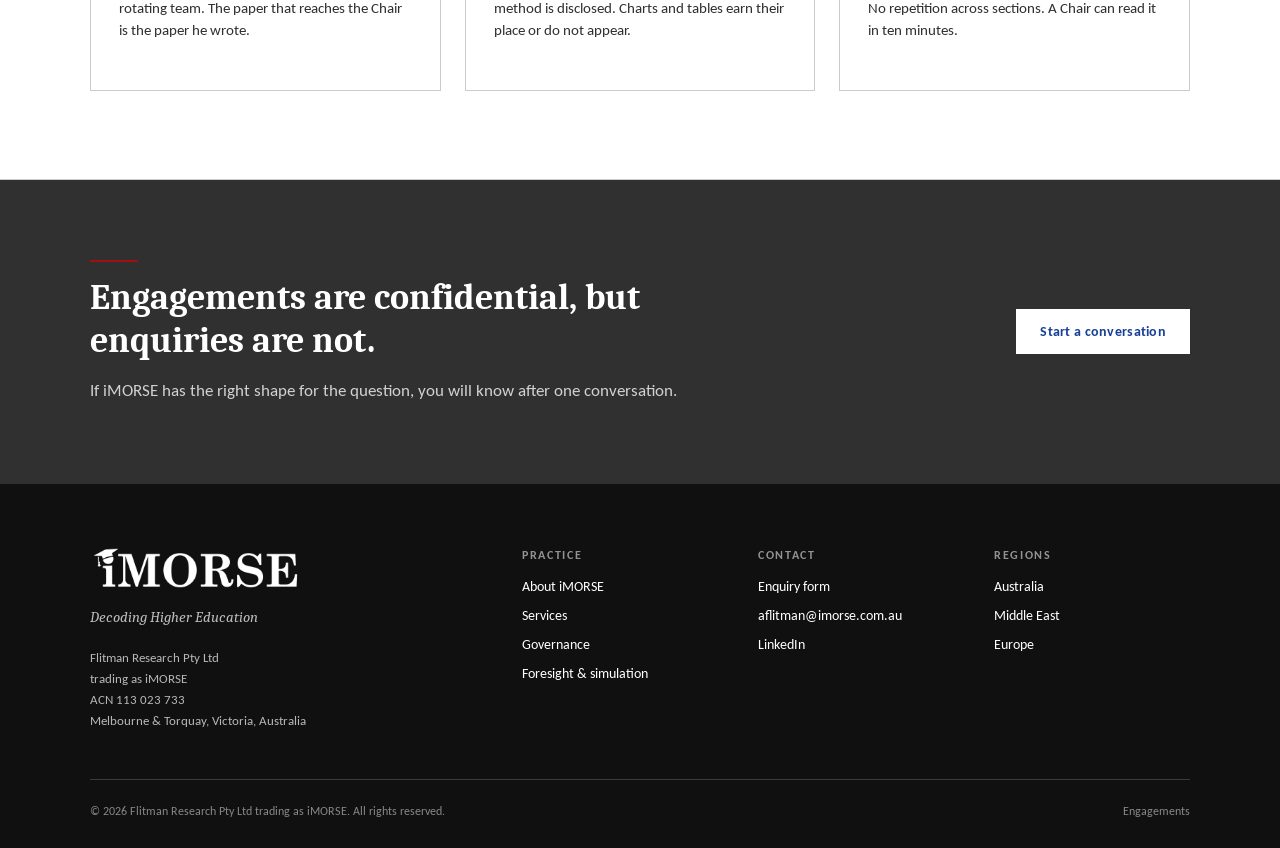
==== commit 52630dc8: "Add Foresight & simulation service, live demonstrator and reports; copy and dash edits" ====
--- a/about.html
+++ b/about.html
@@ -3,7 +3,7 @@
 <head>
 <meta charset="UTF-8">
 <meta name="viewport" content="width=device-width, initial-scale=1">
-<title>About — iMORSE</title>
+<title>About - iMORSE</title>
 <meta name="description" content="iMORSE is a Melbourne-based specialist consultancy led by Professor Andrew Flitman, former Deputy Vice-Chancellor (Research) at Swinburne and Chair of the Analytics Institute of Australia.">
 <link rel="icon" href="assets/favicon.png">
 <link href="https://fonts.googleapis.com/css2?family=Caladea:ital,wght@0,400;0,700;1,400;1,700&family=Carlito:ital,wght@0,400;0,700;1,400;1,700&display=swap" rel="stylesheet">
@@ -11,7 +11,7 @@
 </head>
 <body>
 
-<header class="site" data-screen-label="About — Header">
+<header class="site" data-screen-label="About - Header">
   <div class="wrap bar">
     <a href="index.html" class="brand" aria-label="iMORSE home"><img src="assets/logo-primary.png" alt="iMORSE"></a>
     <button class="mob-toggle" aria-label="Toggle navigation" aria-expanded="false" onclick="var n=document.getElementById('primary-nav');n.classList.toggle('open');this.setAttribute('aria-expanded',n.classList.contains('open'))">
@@ -21,12 +21,13 @@
       <a href="index.html">Home</a>
       <a href="about.html" class="active">About</a>
       <a href="services.html">Services</a>
+      <a href="foresight.html">Foresight</a>
       <a href="contact.html">Contact</a>
     </nav>
   </div>
 </header>
 
-<section class="page-hero" data-screen-label="About — Page hero">
+<section class="page-hero" data-screen-label="About - Page hero">
   <div class="wrap">
     <div class="kicker">About iMORSE</div>
     <h1>A specialist consultancy, by design.</h1>
@@ -34,7 +35,7 @@
   </div>
 </section>
 
-<section class="section" data-screen-label="About — Firm">
+<section class="section" data-screen-label="About - Firm">
   <div class="wrap">
     <div class="bio-grid">
       <aside class="bio-card" aria-label="Firm summary">
@@ -54,12 +55,12 @@
       <div class="bio-body">
         <h2>The firm</h2>
         <p>iMORSE is a specialist management consultancy, established in 2012, working at the intersection of Australian higher education governance, advanced business modelling and international consulting.</p>
-        <p>The name is a deliberate metaphor. Morse code decodes complex signals into meaning. iMORSE does the same for governance, strategy, planning, regulation and quality assurance in higher education and research.</p>
+        <p>The name is a deliberate metaphor. Morse code decodes complex signals into meaning. iMORSE does the same for governance, strategy, planning, regulation, quality assurance and dynamic simulation in higher education and research.</p>
         <p>Clients are public and private institutions, at management, governance and ownership levels. Work is delivered from Victoria and sits across Australia, Asia, the Middle East and Europe.</p>
 
         <h2>The practitioner</h2>
         <p>Andrew Flitman is a senior consultant and academic who has operated in the gap between higher education and industry for more than two decades. Fifteen years as a university executive. Twenty-five years in consulting. A PhD in Operations Research underneath both.</p>
-        <p>In higher education, he was Deputy Vice-Chancellor (Research) at Swinburne University of Technology from 2007 to 2012 (including nine months as Acting Vice-Chancellor), Dean of Science and Technology at Deakin University from 2005 to 2007, and Head of Business Systems at Monash University from 2000 to 2005 — where he led the first Australian academic unit to hold ISO 9001 accreditation.</p>
+        <p>In higher education, he was Deputy Vice-Chancellor (Research) at Swinburne University of Technology from 2007 to 2012 (including nine months as Acting Vice-Chancellor), Dean of Science and Technology at Deakin University from 2005 to 2007, and Head of Business Systems at Monash University from 2000 to 2005 - where he led the first Australian academic unit to hold ISO 9001 accreditation.</p>
         <p>In consulting, he has held senior roles at Deloitte (UK) and PwC (Melbourne), continues as Principal Advisor to Wells Advisory (now within Minter Ellison), serves as a Subject Matter Expert on higher education for PwC, and has most recently engaged with a confidential global consulting firm on a Middle Eastern engagement.</p>
 
         <h2 id="reach">Governance &amp; fellowships</h2>
@@ -79,31 +80,31 @@
   </div>
 </section>
 
-<section class="section section-alt" data-screen-label="About — Career">
+<section class="section section-alt" data-screen-label="About - Career">
   <div class="wrap">
     <div class="split">
       <div>
         <span class="rule-blue"></span>
-        <h2>Career — in order.</h2>
+        <h2>Career - in order.</h2>
         <p class="lead">Consulting. Academic leadership. Governance. In that rough sequence, with overlap.</p>
         <p>The combination is deliberate: commercial discipline against academic substance, and the regulator's ear.</p>
       </div>
       <ul class="timeline" aria-label="Career timeline">
-        <li><span class="yr">2026</span><div class="role">Advisor, Global Consultancy</div><div class="org">Middle Eastern university engagement — academic framing and STEM advisory</div></li>
-        <li><span class="yr">2023 — current</span><div class="role">Chair, Board of the Analytics Institute of Australia</div><div class="org">National board leadership</div></li>
-        <li><span class="yr">2022 — current</span><div class="role">Academic Board Chair appointments</div><div class="org">Torrens, ACAP, LCI Melbourne, VIT, CG Spectrum and others</div></li>
-        <li><span class="yr">2020 — current</span><div class="role">Principal Advisor, Wells Advisory</div><div class="org">Higher education strategy (now within Minter Ellison)</div></li>
-        <li><span class="yr">2012 — current</span><div class="role">Principal, iMORSE</div><div class="org">Flitman Research Pty Ltd — specialist consultancy</div></li>
-        <li><span class="yr">2007 — 2012</span><div class="role">Deputy Vice-Chancellor (Research)</div><div class="org">Swinburne University of Technology (Acting VC, 9 months)</div></li>
-        <li><span class="yr">2005 — 2007</span><div class="role">Dean, Science &amp; Technology</div><div class="org">Deakin University</div></li>
-        <li><span class="yr">2000 — 2005</span><div class="role">Head, Business Systems</div><div class="org">Monash University — first ISO 9001 academic unit in Australia</div></li>
-        <li><span class="yr">1990s</span><div class="role">Senior Consultant</div><div class="org">Deloitte (UK), PwC (Melbourne) — financial and business modelling</div></li>
+        <li><span class="yr">2026</span><div class="role">Advisor, Global Consultancy</div><div class="org">Middle Eastern university engagement - academic framing and STEM advisory</div></li>
+        <li><span class="yr">2023 - current</span><div class="role">Chair, Board of the Analytics Institute of Australia</div><div class="org">National board leadership</div></li>
+        <li><span class="yr">2022 - current</span><div class="role">Academic Board Chair appointments</div><div class="org">Torrens, ACAP, LCI Melbourne, VIT, CG Spectrum and others</div></li>
+        <li><span class="yr">2020 - current</span><div class="role">Principal Advisor, Wells Advisory</div><div class="org">Higher education strategy (now within Minter Ellison)</div></li>
+        <li><span class="yr">2012 - current</span><div class="role">Principal, iMORSE</div><div class="org">Flitman Research Pty Ltd - specialist consultancy</div></li>
+        <li><span class="yr">2007 - 2012</span><div class="role">Deputy Vice-Chancellor (Research)</div><div class="org">Swinburne University of Technology (Acting VC, 9 months)</div></li>
+        <li><span class="yr">2005 - 2007</span><div class="role">Dean, Science &amp; Technology</div><div class="org">Deakin University</div></li>
+        <li><span class="yr">2000 - 2005</span><div class="role">Head, Business Systems</div><div class="org">Monash University - first ISO 9001 academic unit in Australia</div></li>
+        <li><span class="yr">1990s</span><div class="role">Senior Consultant</div><div class="org">Deloitte (UK), PwC (Melbourne) - financial and business modelling</div></li>
       </ul>
     </div>
   </div>
 </section>
 
-<section class="section" data-screen-label="About — Approach">
+<section class="section" data-screen-label="About - Approach">
   <div class="wrap">
     <div class="section-head">
       <span class="rule-blue"></span>
@@ -130,7 +131,7 @@
   </div>
 </section>
 
-<section class="cta-band" data-screen-label="About — Closing CTA">
+<section class="cta-band" data-screen-label="About - Closing CTA">
   <div class="wrap">
     <div class="grid">
       <div>
@@ -145,7 +146,7 @@
   </div>
 </section>
 
-<footer class="site" data-screen-label="About — Footer">
+<footer class="site" data-screen-label="About - Footer">
   <div class="wrap">
     <div class="grid">
       <div>
@@ -163,7 +164,7 @@
         <a href="about.html">About iMORSE</a>
         <a href="services.html">Services</a>
         <a href="services.html#governance">Governance</a>
-        <a href="services.html#analytics">Analytics</a>
+        <a href="foresight.html">Foresight &amp; simulation</a>
       </div>
       <div>
         <h4>Contact</h4>
@@ -180,10 +181,4 @@
     </div>
     <div class="legal">
       <span>© 2026 Flitman Research Pty Ltd trading as iMORSE. All rights reserved.</span>
-      <span>Engagements are confidential.</span>
-    </div>
-  </div>
-</footer>
-
-</body>
-</html>
+      <span>Engagements
--- a/styles.css
+++ b/styles.css
@@ -490,3 +490,67 @@
   .stat{border-right:0 !important}
   .form-card{padding:24px 22px 28px}
 }
+
+/* ============ Five-pillar layout (home) ============ */
+/* Top row of three, balanced bottom row of two wider cards. */
+.pillars-5{grid-template-columns:repeat(6,1fr)}
+.pillars-5 .pillar{grid-column:span 2}
+.pillars-5 .pillar:nth-child(4),
+.pillars-5 .pillar:nth-child(5){grid-column:span 3}
+.pillar .tag-new{
+  align-self:flex-start;
+  font-family:var(--font-sans);font-size:11px;font-weight:700;
+  letter-spacing:.1em;text-transform:uppercase;color:var(--red);
+  border:1px solid var(--red);padding:2px 8px;margin-bottom:12px;
+}
+
+/* ============ Demonstrator (Foresight) page ============ */
+.demo-intro{font-size:17px;max-width:780px}
+.demo-meta{
+  display:flex;justify-content:space-between;align-items:baseline;gap:18px;
+  flex-wrap:wrap;margin:0 0 16px;
+}
+.demo-meta .demo-actions{display:flex;gap:18px;flex-wrap:wrap;font-size:14px;font-weight:700}
+.demo-frame{
+  width:100%;height:1480px;border:1px solid var(--grey-300);
+  border-top:3px solid var(--red);background:#F6F4EF;display:block;
+}
+.demo-note{
+  background:var(--blue-tint-08);border-left:3px solid var(--blue);
+  padding:14px 18px;margin:18px 0 0;font-size:14px;line-height:1.55;max-width:900px;
+}
+.demo-note b{color:var(--blue);font-family:var(--font-serif)}
+
+/* How-it-works steps */
+.steps{display:grid;grid-template-columns:repeat(5,1fr);border-top:2px solid var(--blue);margin-top:8px}
+.steps .step{padding:18px 18px 6px 0;border-right:1px solid var(--grey-300)}
+.steps .step:last-child{border-right:0;padding-right:0}
+.steps .step .sn{font-family:var(--font-serif);font-weight:700;color:var(--red);font-size:13px;letter-spacing:.12em;margin-bottom:8px}
+.steps .step .sh{font-family:var(--font-serif);font-weight:700;color:var(--blue);font-size:16px;margin-bottom:6px;line-height:1.2}
+.steps .step p{font-size:13px;margin:0;color:var(--charcoal)}
+
+/* Report download grid */
+.report-grid{display:grid;grid-template-columns:repeat(2,1fr);gap:20px;margin-top:8px}
+.report-card{
+  display:block;background:#fff;border:1px solid var(--grey-300);
+  border-left:3px solid var(--blue);padding:20px 22px;color:var(--charcoal);
+  transition:border-left-color .15s,background .15s;
+}
+.report-card:hover{border-left-color:var(--red);background:var(--grey-50);text-decoration:none}
+.report-card .rk{
+  font-family:var(--font-sans);font-size:11px;letter-spacing:.12em;text-transform:uppercase;
+  color:var(--grey-500);margin-bottom:8px;
+}
+.report-card .rt{font-family:var(--font-serif);font-weight:700;color:var(--blue);font-size:18px;margin:0 0 6px}
+.report-card .rt::after{content:" \2192";color:var(--red)}
+.report-card .rd{font-size:14px;color:var(--charcoal);margin:0}
+
+@media (max-width:960px){
+  .pillars-5{grid-template-columns:1fr}
+  .pillars-5 .pillar{grid-column:auto !important}
+  .report-grid{grid-template-columns:1fr}
+  .steps{grid-template-columns:1fr}
+  .steps .step{border-right:0;border-bottom:1px solid var(--grey-300);padding:16px 0 14px}
+  .steps .step:last-child{border-bottom:0}
+  .demo-frame{height:1180px}
+}
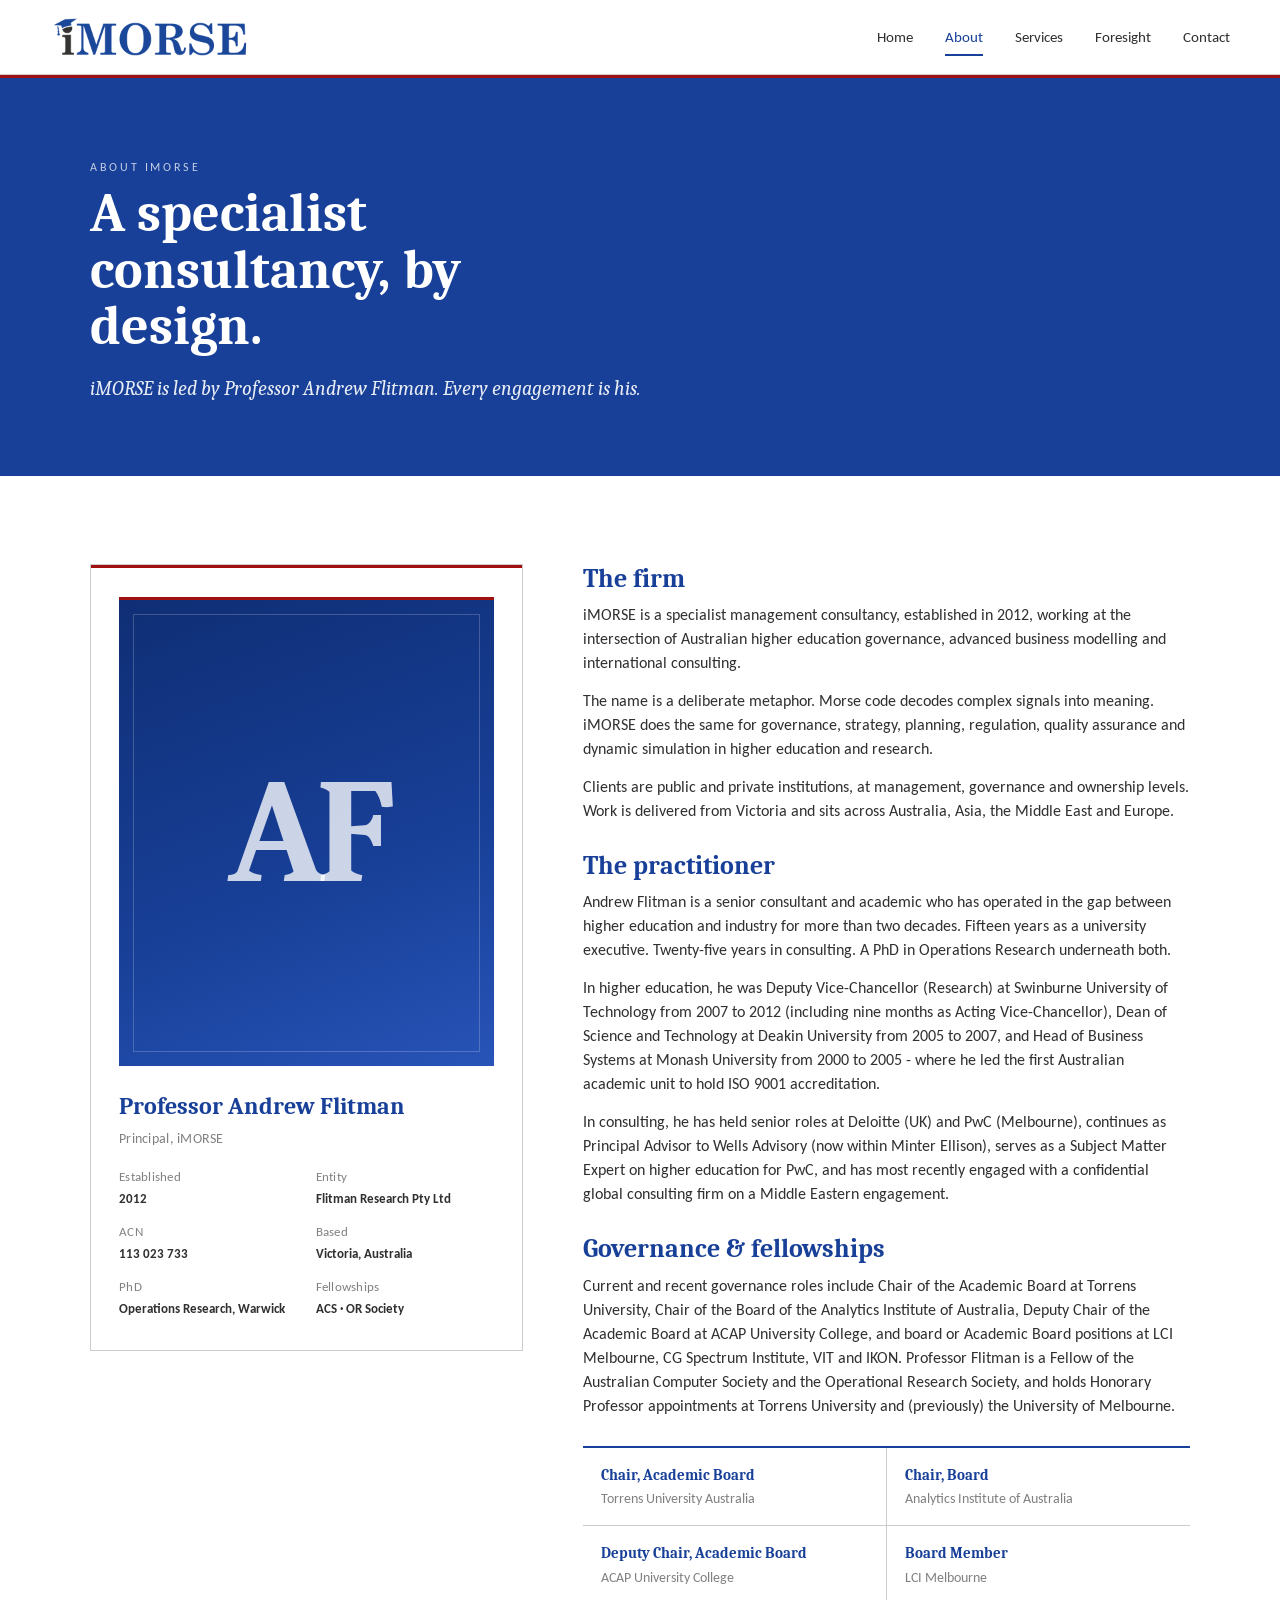
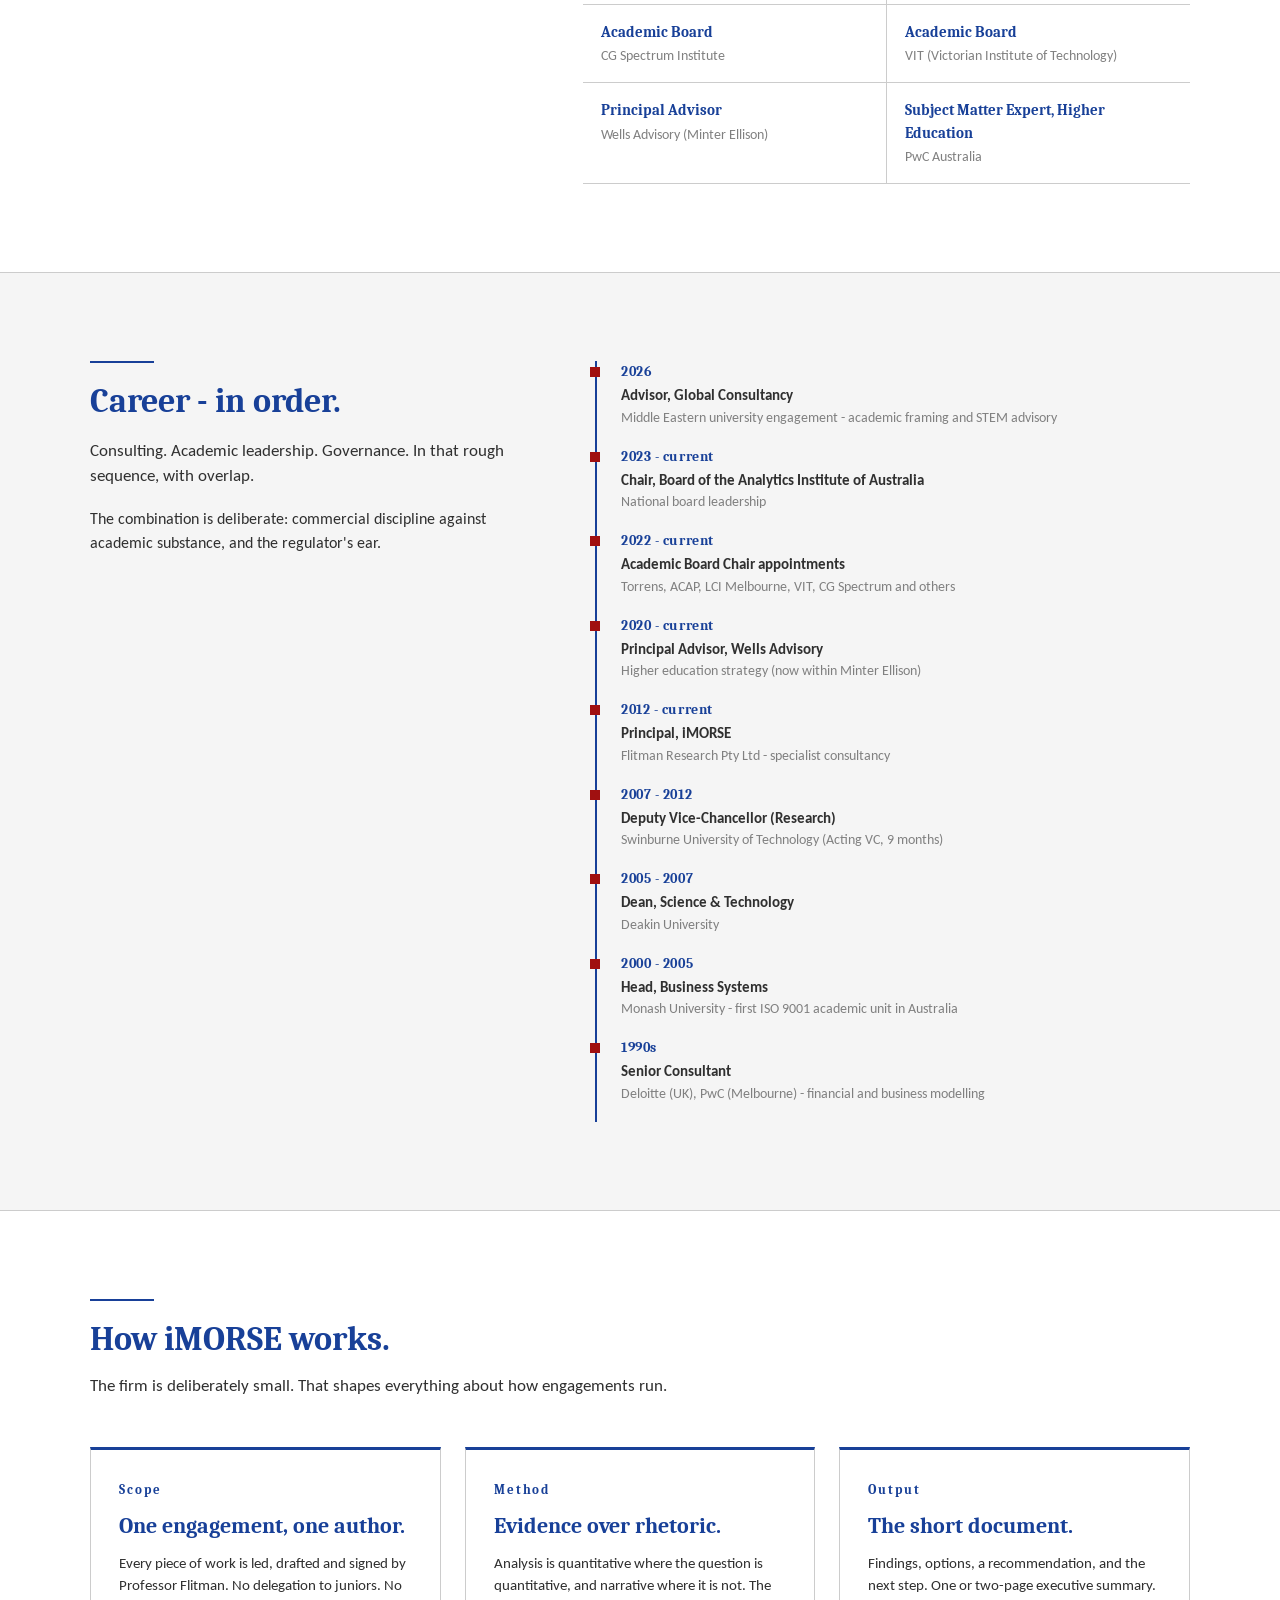
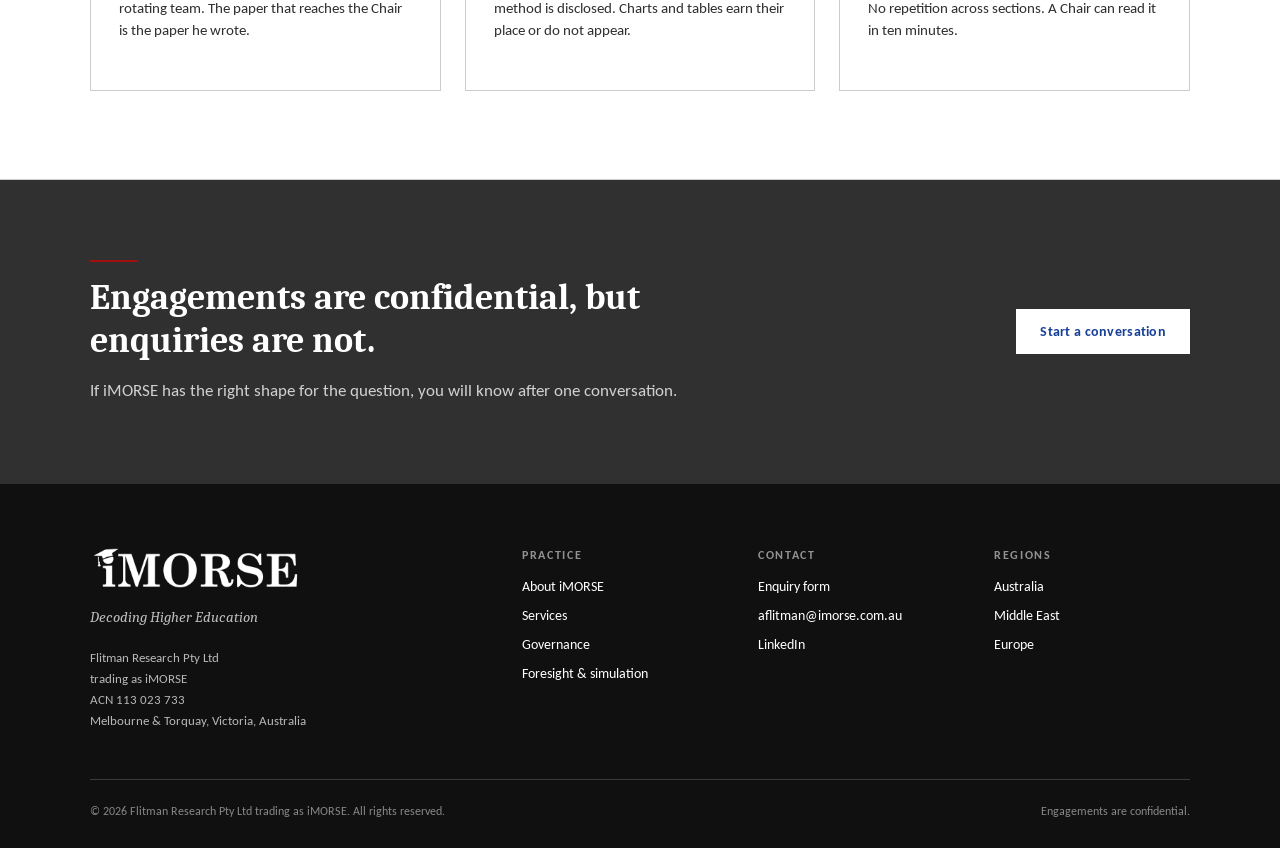
==== commit f3368634: "Restore full pages, broaden Foresight wording, fix LinkedIn links" ====
--- a/about.html
+++ b/about.html
@@ -170,7 +170,7 @@
         <h4>Contact</h4>
         <a href="contact.html">Enquiry form</a>
         <a href="mailto:aflitman@imorse.com.au">aflitman@imorse.com.au</a>
-        <a href="https://www.linkedin.com/" rel="noopener">LinkedIn</a>
+        <a href="https://www.linkedin.com/in/higher-education-strategy-regulation-teqsa-consultant/" rel="noopener">LinkedIn</a>
       </div>
       <div>
         <h4>Regions</h4>
@@ -181,4 +181,10 @@
     </div>
     <div class="legal">
       <span>© 2026 Flitman Research Pty Ltd trading as iMORSE. All rights reserved.</span>
-      <span>Engagements+      <span>Engagements are confidential.</span>
+    </div>
+  </div>
+</footer>
+
+</body>
+</html>
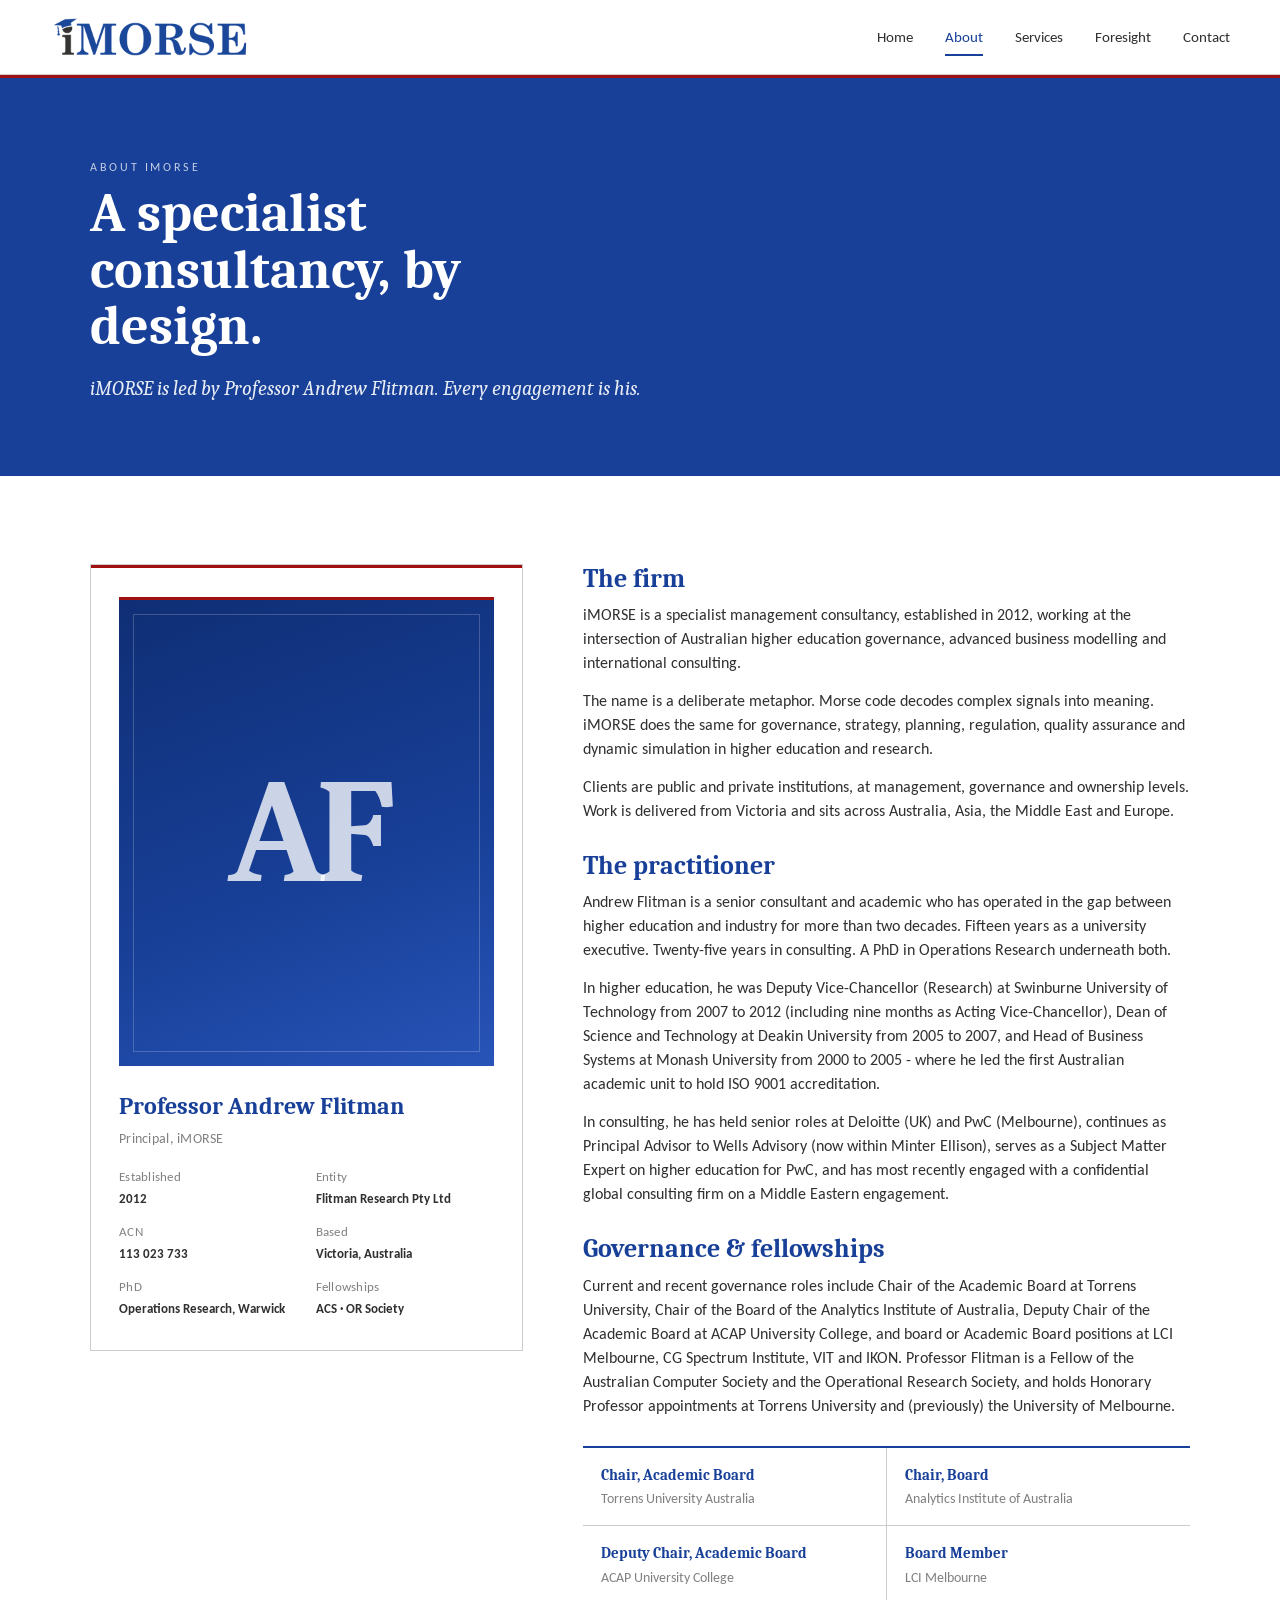
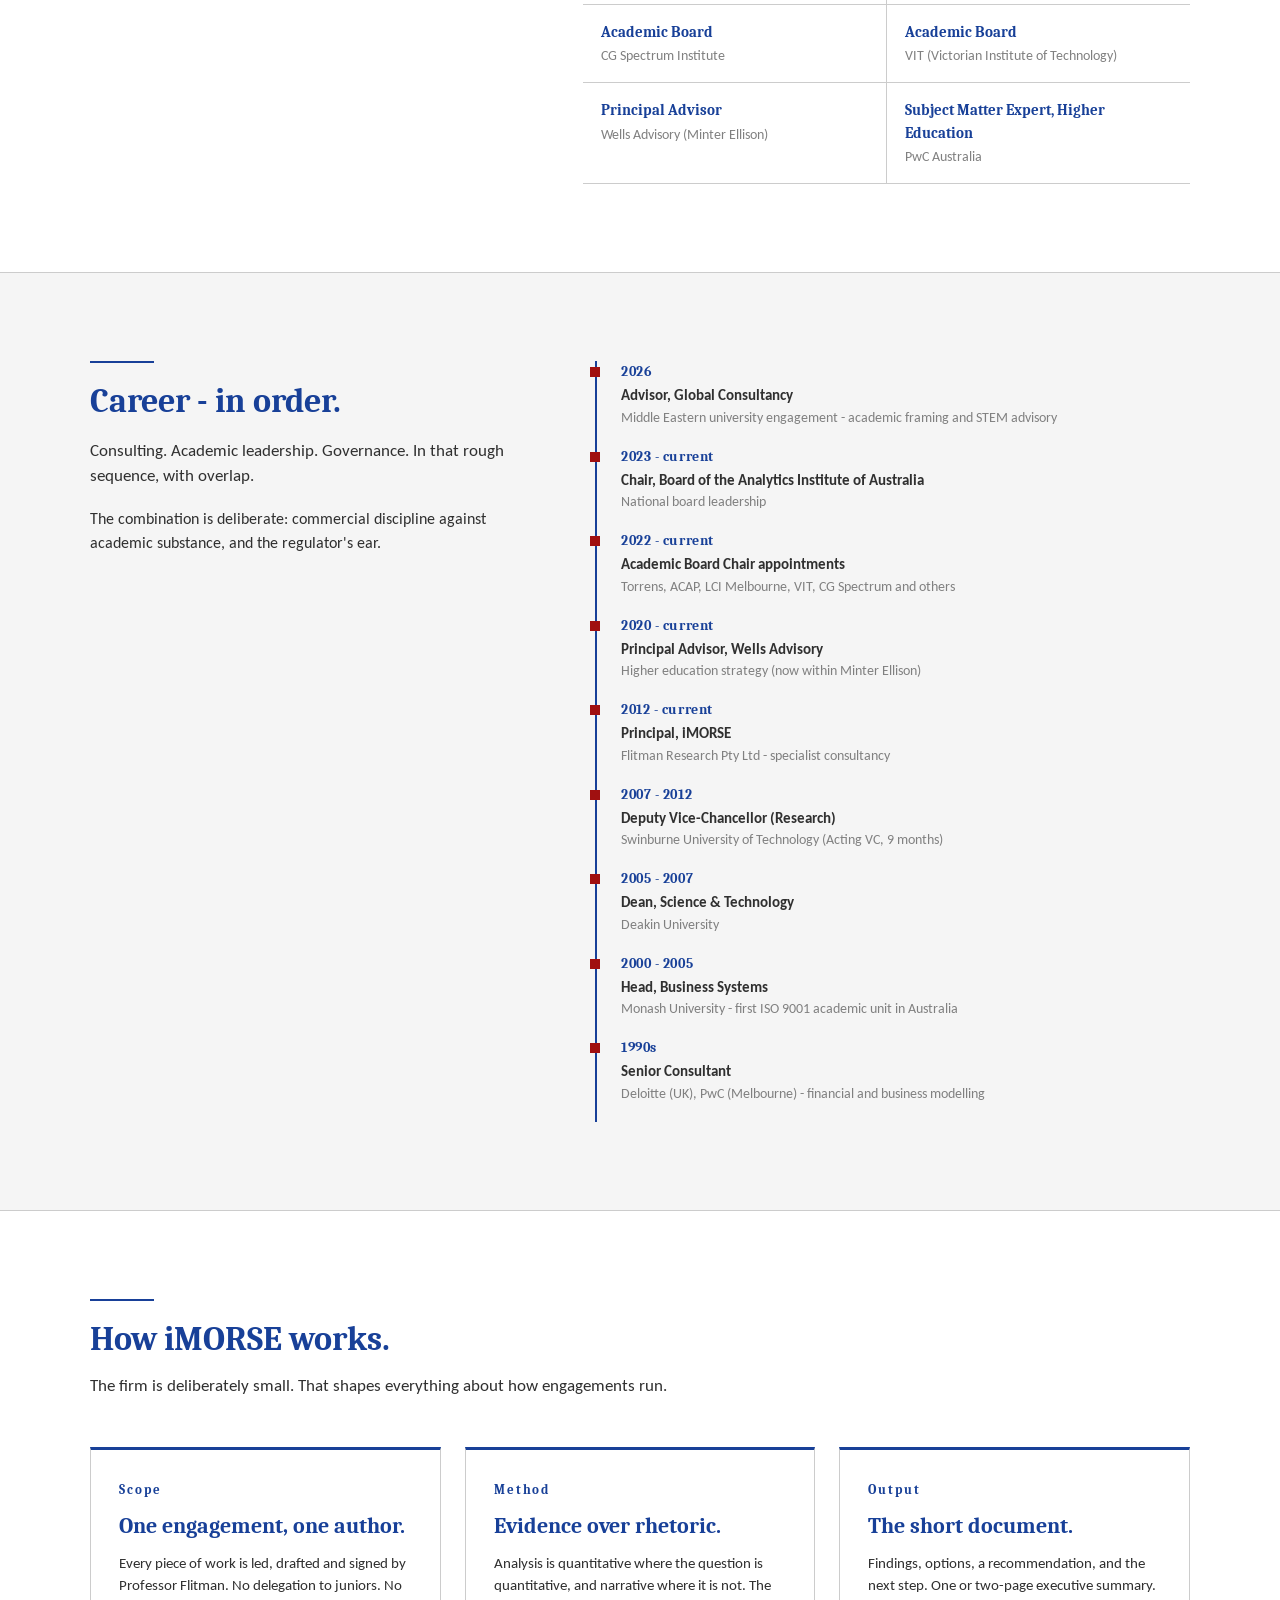
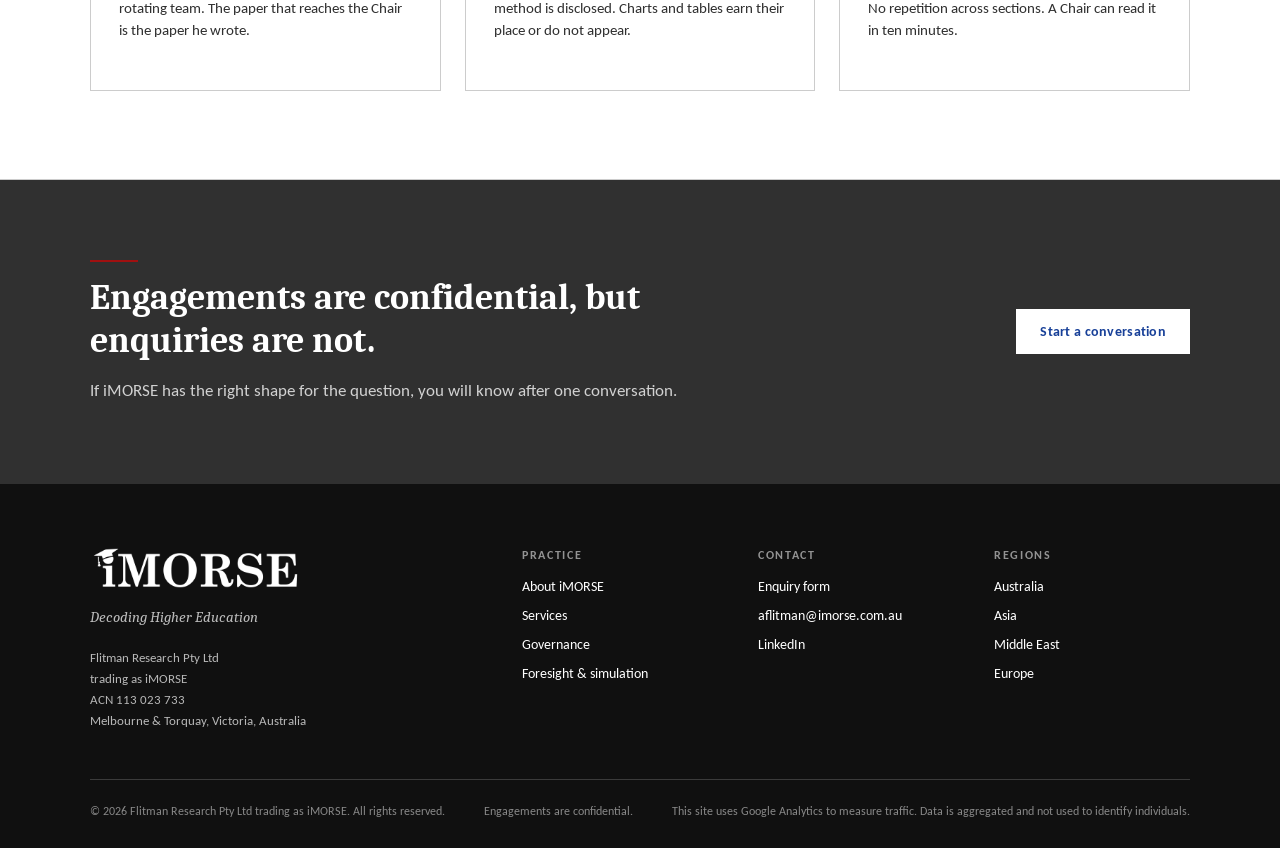
==== commit d75cbbc7: "Add privacy line to footer; fix Asia region link" ====
--- a/about.html
+++ b/about.html
@@ -3,6 +3,14 @@
 <head>
 <meta charset="UTF-8">
 <meta name="viewport" content="width=device-width, initial-scale=1">
+<!-- Google Analytics (GA4) -->
+<script async src="https://www.googletagmanager.com/gtag/js?id=G-E35R7H407R"></script>
+<script>
+  window.dataLayer = window.dataLayer || [];
+  function gtag(){dataLayer.push(arguments);}
+  gtag('js', new Date());
+  gtag('config', 'G-E35R7H407R');
+</script>
 <title>About - iMORSE</title>
 <meta name="description" content="iMORSE is a Melbourne-based specialist consultancy led by Professor Andrew Flitman, former Deputy Vice-Chancellor (Research) at Swinburne and Chair of the Analytics Institute of Australia.">
 <link rel="icon" href="assets/favicon.png">
@@ -175,6 +183,7 @@
       <div>
         <h4>Regions</h4>
         <a href="about.html#reach">Australia</a>
+        <a href="about.html#reach">Asia</a>
         <a href="about.html#reach">Middle East</a>
         <a href="about.html#reach">Europe</a>
       </div>
@@ -182,6 +191,7 @@
     <div class="legal">
       <span>© 2026 Flitman Research Pty Ltd trading as iMORSE. All rights reserved.</span>
       <span>Engagements are confidential.</span>
+      <span>This site uses Google Analytics to measure traffic. Data is aggregated and not used to identify individuals.</span>
     </div>
   </div>
 </footer>
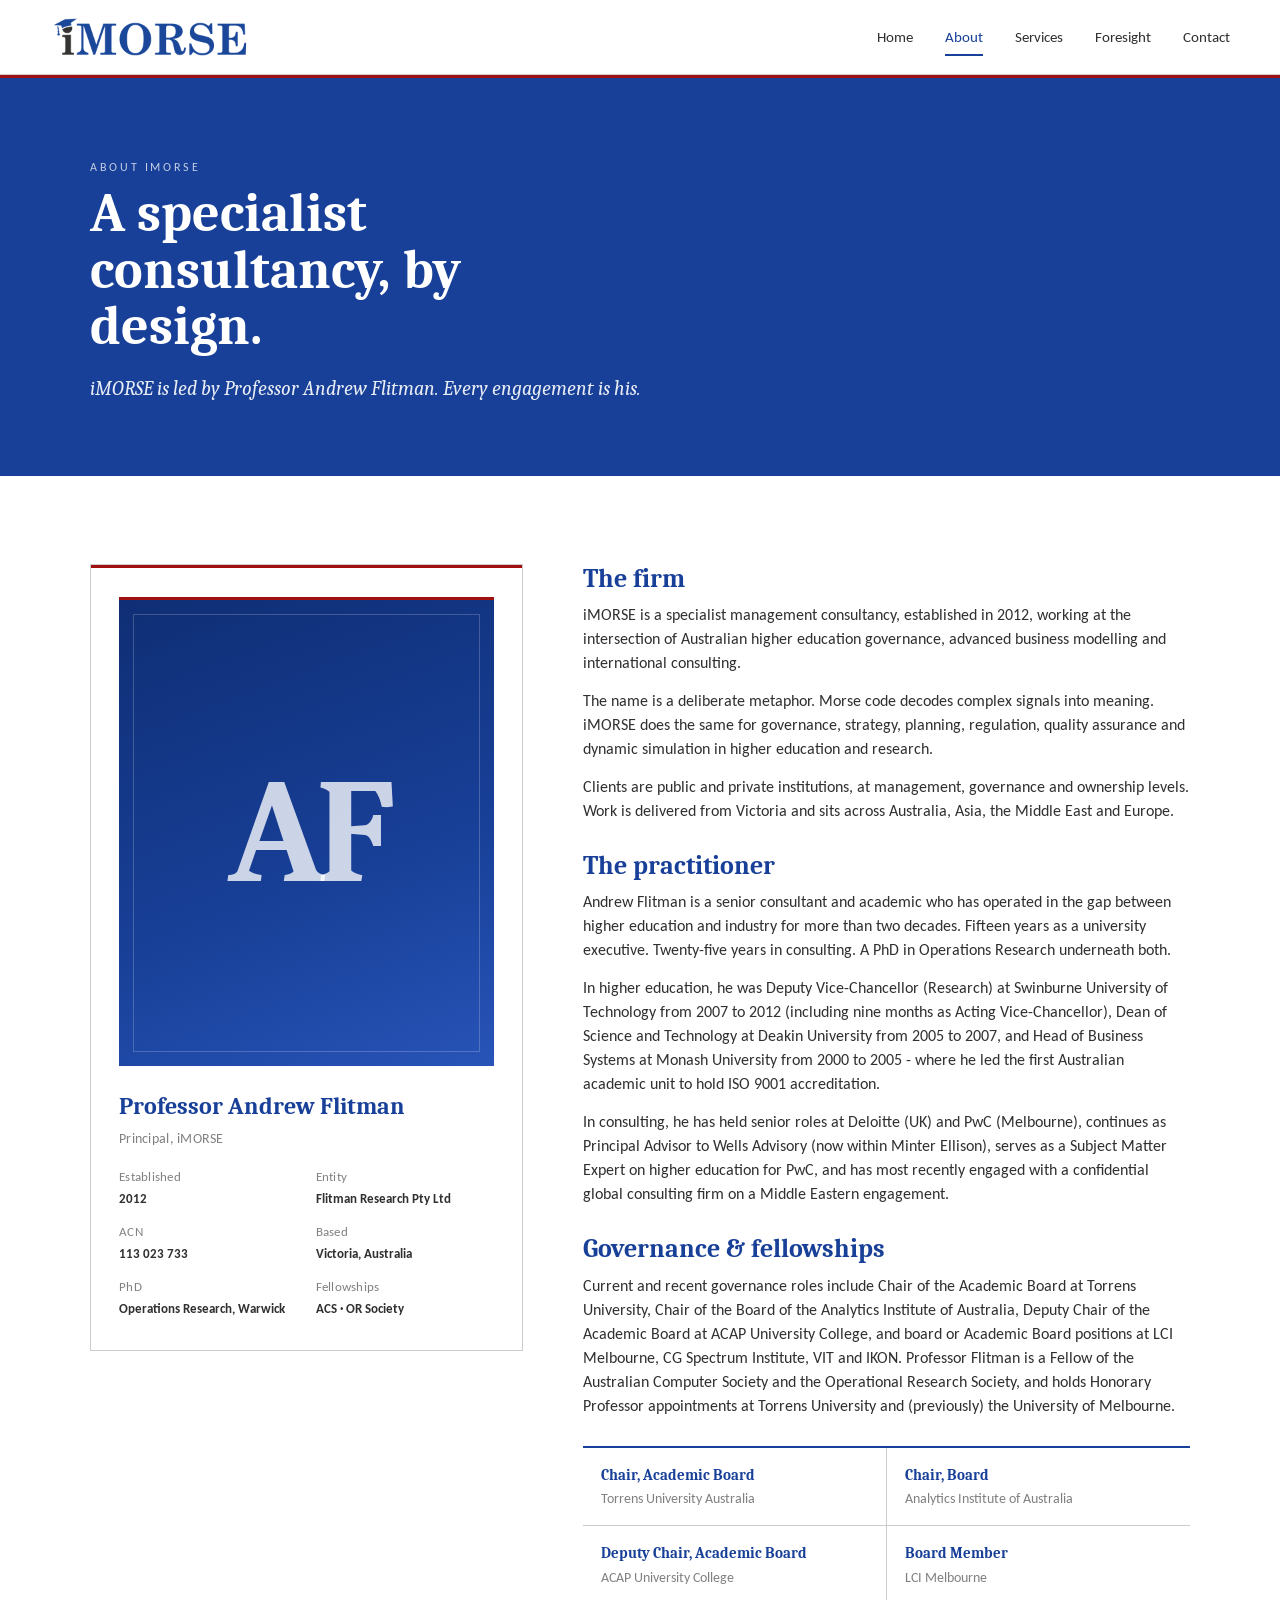
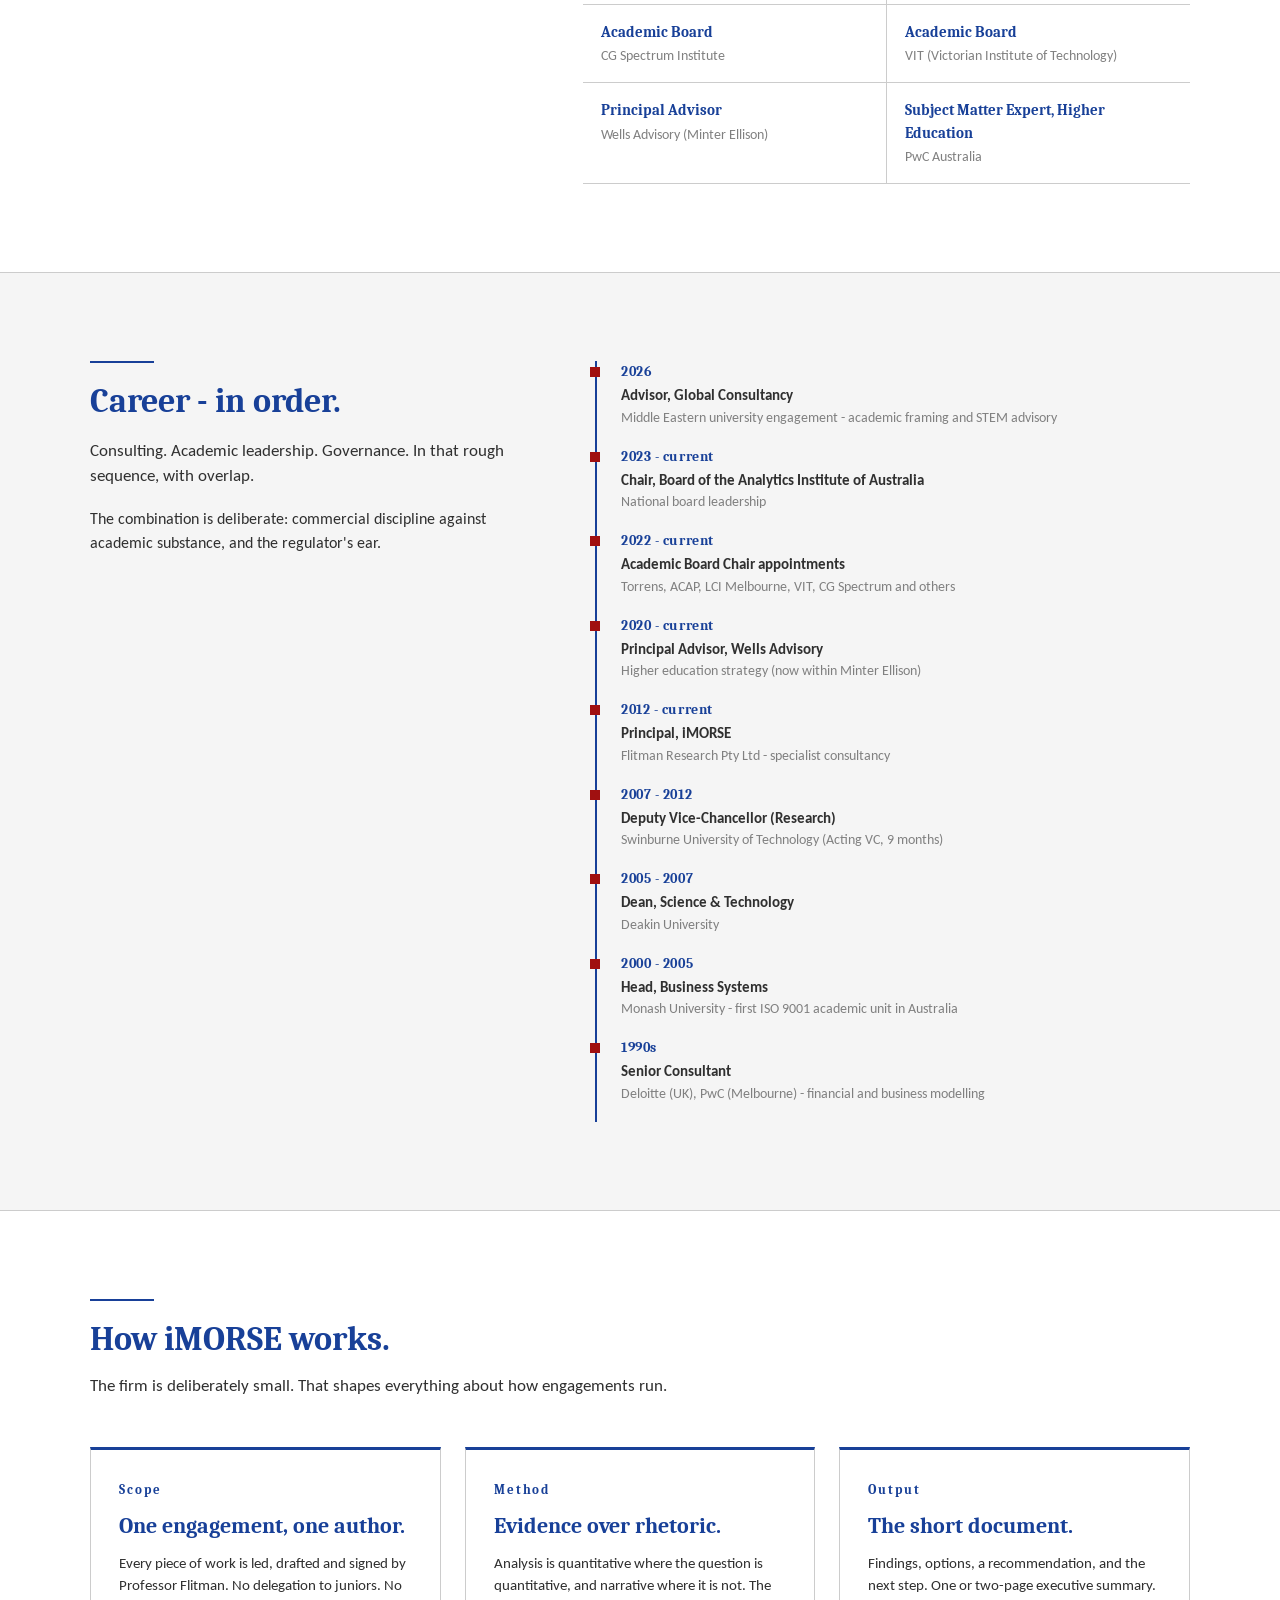
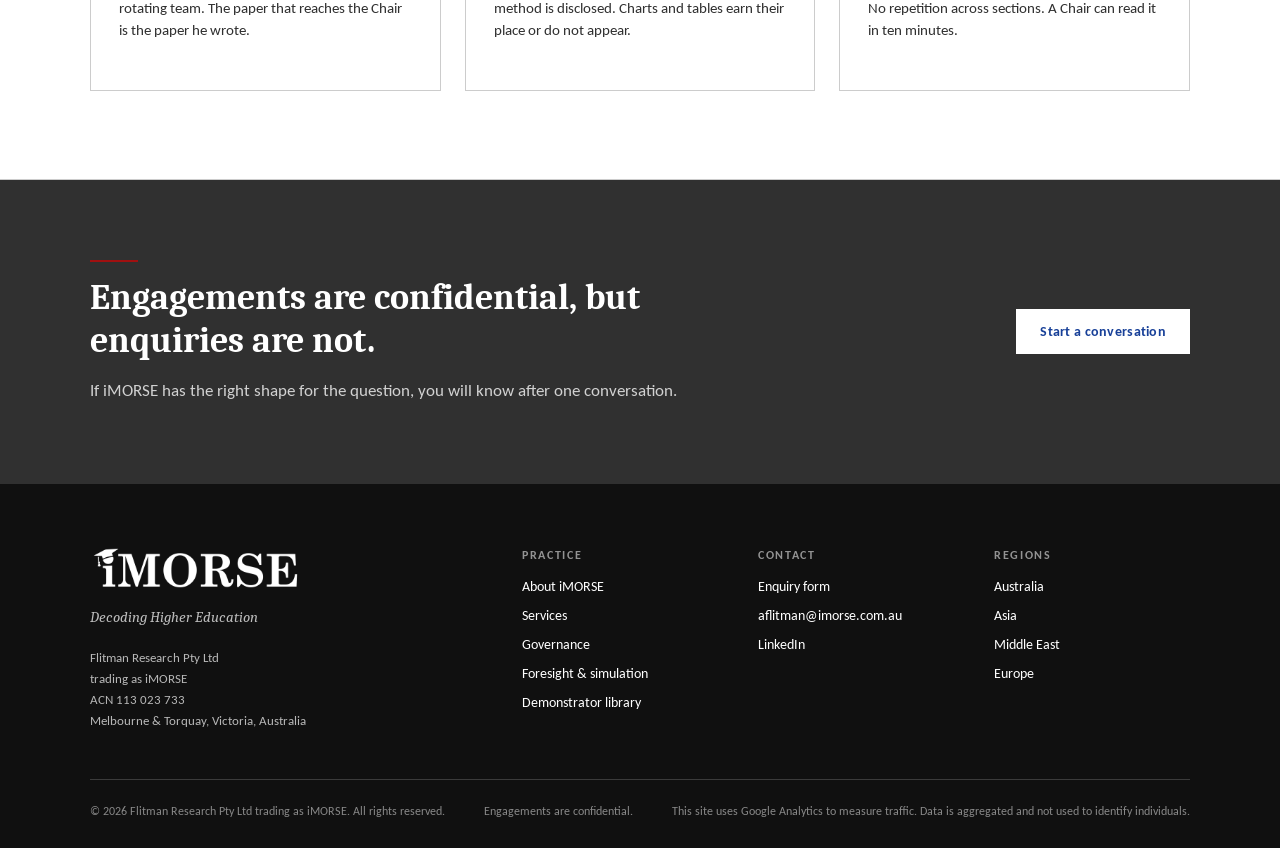
==== commit 6b37ce81: "Add files via upload" ====
--- a/about.html
+++ b/about.html
@@ -173,6 +173,7 @@
         <a href="services.html">Services</a>
         <a href="services.html#governance">Governance</a>
         <a href="foresight.html">Foresight &amp; simulation</a>
+        <a href="demonstrator-library.html">Demonstrator library</a>
       </div>
       <div>
         <h4>Contact</h4>
--- a/styles.css
+++ b/styles.css
@@ -544,11 +544,49 @@
 .report-card .rt{font-family:var(--font-serif);font-weight:700;color:var(--blue);font-size:18px;margin:0 0 6px}
 .report-card .rt::after{content:" \2192";color:var(--red)}
 .report-card .rd{font-size:14px;color:var(--charcoal);margin:0}
+/* A report that applies to every demonstrator, not just this one. */
+.report-card.wide{grid-column:1 / -1;border-left-color:var(--red)}
+.report-card.wide:hover{border-left-color:var(--blue)}
+
+/* ============ Demonstrator library ============ */
+/* Quiet branch off the main flow - other worked models, added over time. */
+.branch{
+  border-top:2px solid var(--blue);background:var(--grey-50);
+  padding:18px 20px 20px;margin-top:28px;
+}
+.branch .bk{
+  font-family:var(--font-sans);font-size:11px;letter-spacing:.12em;text-transform:uppercase;
+  color:var(--grey-500);margin-bottom:8px;
+}
+.branch p{font-size:15px;margin:0 0 12px;color:var(--charcoal)}
+.branch a{font-weight:700;font-size:14px}
+.branch a::after{content:" \2192";color:var(--red)}
+
+.demo-list{display:grid;grid-template-columns:repeat(2,1fr);gap:24px;margin-top:8px}
+.demo-card{
+  display:flex;flex-direction:column;background:#fff;border:1px solid var(--grey-300);
+  border-top:3px solid var(--blue);padding:26px 28px 28px;color:var(--charcoal);
+  transition:border-top-color .15s,background .15s;
+}
+.demo-card:hover{border-top-color:var(--red);background:var(--grey-50);text-decoration:none}
+.demo-card .dk{
+  font-family:var(--font-sans);font-size:11px;letter-spacing:.12em;text-transform:uppercase;
+  color:var(--grey-500);margin-bottom:10px;
+}
+.demo-card h3{font-family:var(--font-serif);color:var(--blue);font-size:22px;margin:0 0 12px;line-height:1.25}
+.demo-card p{font-size:15px;margin:0 0 18px;flex:1}
+.demo-card .dmeta{
+  font-size:13px;color:var(--grey-500);border-top:1px solid var(--grey-200);
+  padding-top:12px;margin:0 0 14px;
+}
+.demo-card .dgo{font-weight:700;color:var(--blue);font-size:14px}
+.demo-card .dgo::after{content:" \2192";color:var(--red)}
 
 @media (max-width:960px){
   .pillars-5{grid-template-columns:1fr}
   .pillars-5 .pillar{grid-column:auto !important}
   .report-grid{grid-template-columns:1fr}
+  .demo-list{grid-template-columns:1fr}
   .steps{grid-template-columns:1fr}
   .steps .step{border-right:0;border-bottom:1px solid var(--grey-300);padding:16px 0 14px}
   .steps .step:last-child{border-bottom:0}
